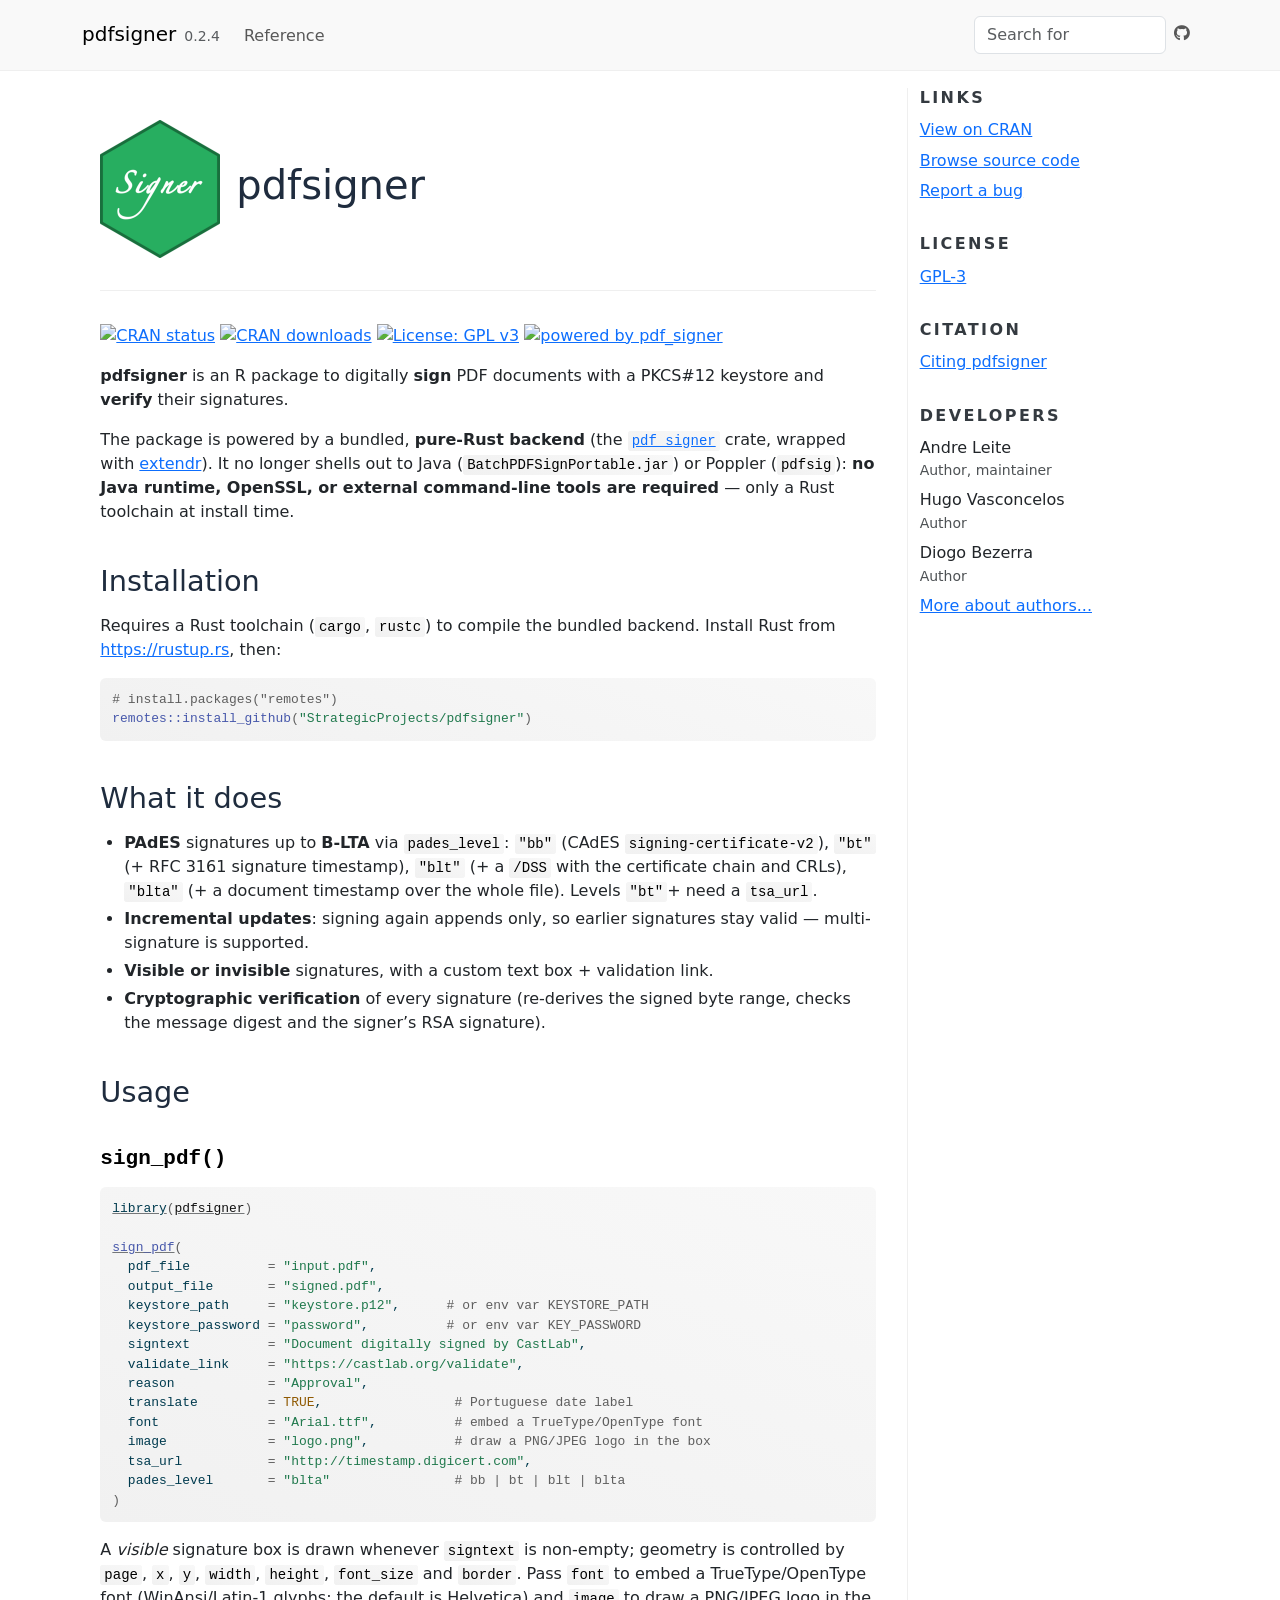
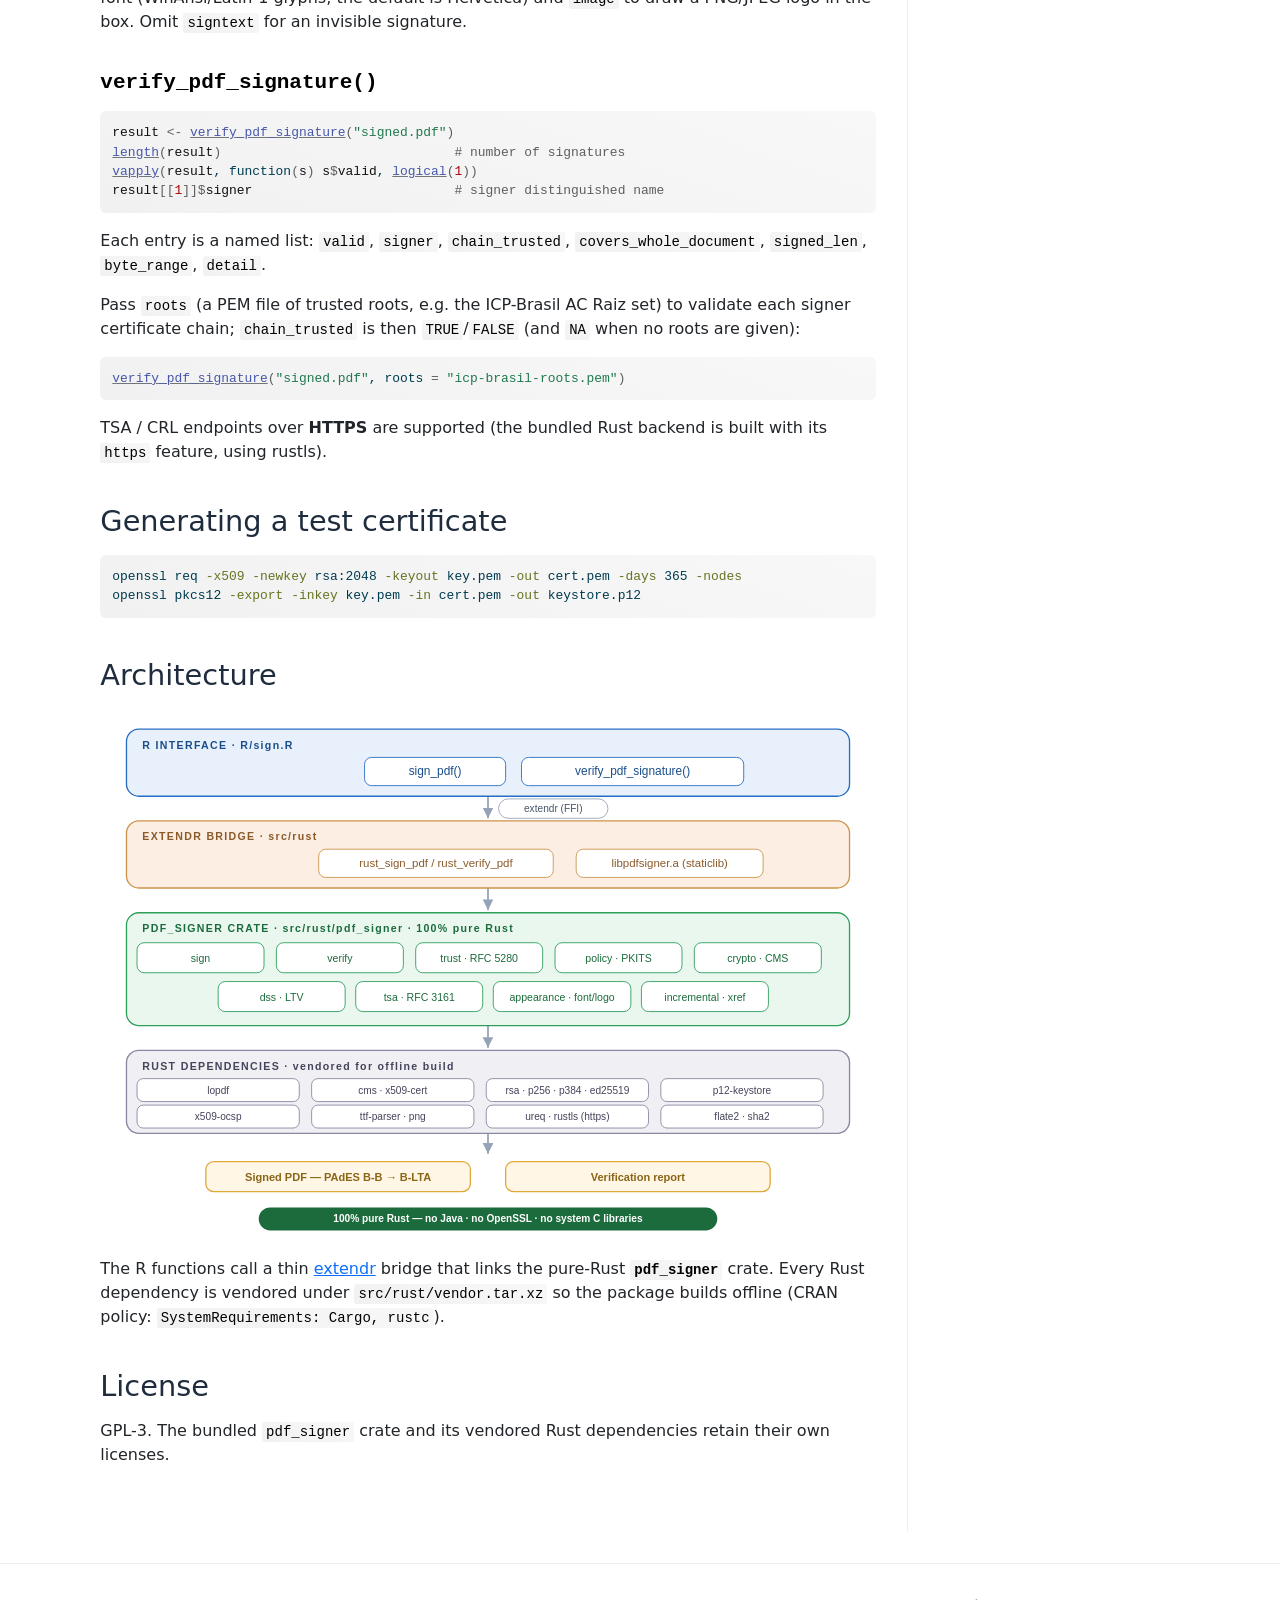
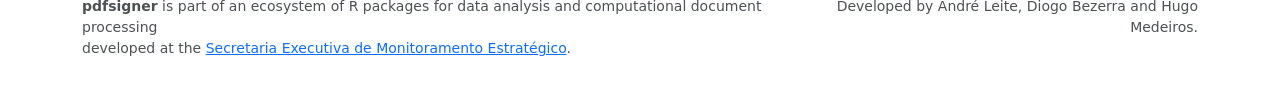
==== index.html @ 5aef82e5 "Deploying to gh-pages from @ StrategicProjects/pdfsigner@d7ff83b73a0892e63b34426b86ca169ad22f6dd9 🚀" ====
<!DOCTYPE html>
<!-- Generated by pkgdown: do not edit by hand --><html lang="en">
<head>
<meta http-equiv="Content-Type" content="text/html; charset=UTF-8">
<meta charset="utf-8">
<meta http-equiv="X-UA-Compatible" content="IE=edge">
<meta name="viewport" content="width=device-width, initial-scale=1, shrink-to-fit=no">
<title>Digitally Sign and Verify PDF Documents • pdfsigner</title>
<!-- favicons --><link rel="icon" type="image/png" sizes="96x96" href="favicon-96x96.png">
<link rel="icon" type="”image/svg+xml”" href="favicon.svg">
<link rel="apple-touch-icon" sizes="180x180" href="apple-touch-icon.png">
<link rel="icon" sizes="any" href="favicon.ico">
<link rel="manifest" href="site.webmanifest">
<script src="lightswitch.js"></script><script src="deps/jquery-3.6.0/jquery-3.6.0.min.js"></script><meta name="viewport" content="width=device-width, initial-scale=1, shrink-to-fit=no">
<link href="deps/bootstrap-5.3.8/bootstrap.min.css" rel="stylesheet">
<script src="deps/bootstrap-5.3.8/bootstrap.bundle.min.js"></script><link href="deps/font-awesome-6.5.2/css/all.min.css" rel="stylesheet">
<link href="deps/font-awesome-6.5.2/css/v4-shims.min.css" rel="stylesheet">
<script src="deps/headroom-0.11.0/headroom.min.js"></script><script src="deps/headroom-0.11.0/jQuery.headroom.min.js"></script><script src="deps/bootstrap-toc-1.0.1/bootstrap-toc.min.js"></script><script src="deps/clipboard.js-2.0.11/clipboard.min.js"></script><script src="deps/search-1.0.0/autocomplete.jquery.min.js"></script><script src="deps/search-1.0.0/fuse.min.js"></script><script src="deps/search-1.0.0/mark.min.js"></script><!-- pkgdown --><script src="pkgdown.js"></script><meta property="og:title" content="Digitally Sign and Verify PDF Documents">
<meta name="description" content="Digitally sign PDF documents with a PKCS#12 keystore and verify their signatures. Signing produces a detached PKCS#7 / CMS signature (adbe.pkcs7.detached) over the document and is applied as an incremental update, so existing signatures remain valid. The cryptography and PDF manipulation are performed by a bundled, pure-Rust backend (the pdf_signer crate); no Java runtime, OpenSSL, or external command-line tools are required. Visible signature appearances with custom text are supported.">
<meta property="og:description" content="Digitally sign PDF documents with a PKCS#12 keystore and verify their signatures. Signing produces a detached PKCS#7 / CMS signature (adbe.pkcs7.detached) over the document and is applied as an incremental update, so existing signatures remain valid. The cryptography and PDF manipulation are performed by a bundled, pure-Rust backend (the pdf_signer crate); no Java runtime, OpenSSL, or external command-line tools are required. Visible signature appearances with custom text are supported.">
<meta property="og:image" content="https://strategicprojects.github.io/pdfsigner/logo.png">
<!-- See https://stackoverflow.com/questions/1865837/whats-the-difference-between-window-location-and-window-location-replace — we use .replace() because we don't want the old url to appear in the browser history. --><script>
  if (!/(\/|html?)$/.test(window.location.href)){
    window.location.replace(window.location.href + '/');
  }
</script>
</head>
<body>
    <a href="#container" class="visually-hidden-focusable">Skip to content</a>


    <nav class="navbar navbar-expand-lg fixed-top " aria-label="Site navigation"><div class="container">

    <a class="navbar-brand me-2" href="index.html">pdfsigner</a>

    <small class="nav-text text-muted me-auto" data-bs-toggle="tooltip" data-bs-placement="bottom" title="Released version">0.2.4</small>


    <button class="navbar-toggler" type="button" data-bs-toggle="collapse" data-bs-target="#navbar" aria-controls="navbar" aria-expanded="false" aria-label="Toggle navigation">
      <span class="navbar-toggler-icon"></span>
    </button>

    <div id="navbar" class="collapse navbar-collapse ms-3">
      <ul class="navbar-nav me-auto">
<li class="nav-item"><a class="nav-link" href="reference/index.html">Reference</a></li>
      </ul>
<ul class="navbar-nav">
<li class="nav-item"><form class="form-inline" role="search">
 <input class="form-control" type="search" name="search-input" id="search-input" autocomplete="off" aria-label="Search site" placeholder="Search for" data-search-index="search.json">
</form></li>
<li class="nav-item"><a class="external-link nav-link" href="https://github.com/StrategicProjects/pdfsigner" aria-label="Github"><span class="fa fa-github"></span></a></li>
      </ul>
</div>


  </div>
</nav><div class="container template-home" id="container">
<div class="row">
  <main id="main" class="col-md-9"><div class="section level1">
<div class="page-header">
<img src="logo.png" class="logo" alt=""><h1 id="pdfsigner-">pdfsigner 
<a class="anchor" aria-label="anchor" href="#pdfsigner-"></a>
</h1>
</div>
<p><a href="https://CRAN.R-project.org/package=pdfsigner" class="external-link"><img src="https://img.shields.io/cran/v/pdfsigner" alt="CRAN status"></a> <a href="https://CRAN.R-project.org/package=pdfsigner" class="external-link"><img src="https://cranlogs.r-pkg.org/badges/grand-total/pdfsigner" alt="CRAN downloads"></a> <a href="https://www.gnu.org/licenses/gpl-3.0" class="external-link"><img src="https://img.shields.io/badge/License-GPLv3-blue.svg" alt="License: GPL v3"></a> <a href="https://github.com/StrategicProjects/pdf_signer" class="external-link"><img src="https://img.shields.io/badge/powered%20by-pdf__signer-2E9E5B?logo=rust&amp;logoColor=white" alt="powered by pdf_signer"></a></p>
<p><strong>pdfsigner</strong> is an R package to digitally <strong>sign</strong> PDF documents with a PKCS#12 keystore and <strong>verify</strong> their signatures.</p>
<p>The package is powered by a bundled, <strong>pure-Rust backend</strong> (the <a href="https://github.com/StrategicProjects/pdf_signer" class="external-link"><code>pdf_signer</code></a> crate, wrapped with <a href="https://extendr.rs/" class="external-link">extendr</a>). It no longer shells out to Java (<code>BatchPDFSignPortable.jar</code>) or Poppler (<code>pdfsig</code>): <strong>no Java runtime, OpenSSL, or external command-line tools are required</strong> — only a Rust toolchain at install time.</p>
<div class="section level2">
<h2 id="installation">Installation<a class="anchor" aria-label="anchor" href="#installation"></a>
</h2>
<p>Requires a Rust toolchain (<code>cargo</code>, <code>rustc</code>) to compile the bundled backend. Install Rust from <a href="https://rustup.rs" class="external-link uri">https://rustup.rs</a>, then:</p>
<div class="sourceCode" id="cb1"><pre class="downlit sourceCode r">
<code class="sourceCode R"><span><span class="co"># install.packages("remotes")</span></span>
<span><span class="fu">remotes</span><span class="fu">::</span><span class="fu">install_github</span><span class="op">(</span><span class="st">"StrategicProjects/pdfsigner"</span><span class="op">)</span></span></code></pre></div>
</div>
<div class="section level2">
<h2 id="what-it-does">What it does<a class="anchor" aria-label="anchor" href="#what-it-does"></a>
</h2>
<ul>
<li>
<strong>PAdES</strong> signatures up to <strong>B-LTA</strong> via <code>pades_level</code>: <code>"bb"</code> (CAdES <code>signing-certificate-v2</code>), <code>"bt"</code> (+ RFC 3161 signature timestamp), <code>"blt"</code> (+ a <code>/DSS</code> with the certificate chain and CRLs), <code>"blta"</code> (+ a document timestamp over the whole file). Levels <code>"bt"</code>+ need a <code>tsa_url</code>.</li>
<li>
<strong>Incremental updates</strong>: signing again appends only, so earlier signatures stay valid — multi-signature is supported.</li>
<li>
<strong>Visible or invisible</strong> signatures, with a custom text box + validation link.</li>
<li>
<strong>Cryptographic verification</strong> of every signature (re-derives the signed byte range, checks the message digest and the signer’s RSA signature).</li>
</ul>
</div>
<div class="section level2">
<h2 id="usage">Usage<a class="anchor" aria-label="anchor" href="#usage"></a>
</h2>
<div class="section level3">
<h3 id="sign_pdf">
<code>sign_pdf()</code><a class="anchor" aria-label="anchor" href="#sign_pdf"></a>
</h3>
<div class="sourceCode" id="cb2"><pre class="downlit sourceCode r">
<code class="sourceCode R"><span><span class="kw"><a href="https://rdrr.io/r/base/library.html" class="external-link">library</a></span><span class="op">(</span><span class="va"><a href="https://github.com/StrategicProjects/pdfsigner" class="external-link">pdfsigner</a></span><span class="op">)</span></span>
<span></span>
<span><span class="fu"><a href="reference/sign_pdf.html">sign_pdf</a></span><span class="op">(</span></span>
<span>  pdf_file          <span class="op">=</span> <span class="st">"input.pdf"</span>,</span>
<span>  output_file       <span class="op">=</span> <span class="st">"signed.pdf"</span>,</span>
<span>  keystore_path     <span class="op">=</span> <span class="st">"keystore.p12"</span>,      <span class="co"># or env var KEYSTORE_PATH</span></span>
<span>  keystore_password <span class="op">=</span> <span class="st">"password"</span>,          <span class="co"># or env var KEY_PASSWORD</span></span>
<span>  signtext          <span class="op">=</span> <span class="st">"Document digitally signed by CastLab"</span>,</span>
<span>  validate_link     <span class="op">=</span> <span class="st">"https://castlab.org/validate"</span>,</span>
<span>  reason            <span class="op">=</span> <span class="st">"Approval"</span>,</span>
<span>  translate         <span class="op">=</span> <span class="cn">TRUE</span>,                 <span class="co"># Portuguese date label</span></span>
<span>  font              <span class="op">=</span> <span class="st">"Arial.ttf"</span>,          <span class="co"># embed a TrueType/OpenType font</span></span>
<span>  image             <span class="op">=</span> <span class="st">"logo.png"</span>,           <span class="co"># draw a PNG/JPEG logo in the box</span></span>
<span>  tsa_url           <span class="op">=</span> <span class="st">"http://timestamp.digicert.com"</span>,</span>
<span>  pades_level       <span class="op">=</span> <span class="st">"blta"</span>                <span class="co"># bb | bt | blt | blta</span></span>
<span><span class="op">)</span></span></code></pre></div>
<p>A <em>visible</em> signature box is drawn whenever <code>signtext</code> is non-empty; geometry is controlled by <code>page</code>, <code>x</code>, <code>y</code>, <code>width</code>, <code>height</code>, <code>font_size</code> and <code>border</code>. Pass <code>font</code> to embed a TrueType/OpenType font (WinAnsi/Latin-1 glyphs; the default is Helvetica) and <code>image</code> to draw a PNG/JPEG logo in the box. Omit <code>signtext</code> for an invisible signature.</p>
</div>
<div class="section level3">
<h3 id="verify_pdf_signature">
<code>verify_pdf_signature()</code><a class="anchor" aria-label="anchor" href="#verify_pdf_signature"></a>
</h3>
<div class="sourceCode" id="cb3"><pre class="downlit sourceCode r">
<code class="sourceCode R"><span><span class="va">result</span> <span class="op">&lt;-</span> <span class="fu"><a href="reference/verify_pdf_signature.html">verify_pdf_signature</a></span><span class="op">(</span><span class="st">"signed.pdf"</span><span class="op">)</span></span>
<span><span class="fu"><a href="https://rdrr.io/r/base/length.html" class="external-link">length</a></span><span class="op">(</span><span class="va">result</span><span class="op">)</span>                              <span class="co"># number of signatures</span></span>
<span><span class="fu"><a href="https://rdrr.io/r/base/lapply.html" class="external-link">vapply</a></span><span class="op">(</span><span class="va">result</span>, <span class="kw">function</span><span class="op">(</span><span class="va">s</span><span class="op">)</span> <span class="va">s</span><span class="op">$</span><span class="va">valid</span>, <span class="fu"><a href="https://rdrr.io/r/base/logical.html" class="external-link">logical</a></span><span class="op">(</span><span class="fl">1</span><span class="op">)</span><span class="op">)</span></span>
<span><span class="va">result</span><span class="op">[[</span><span class="fl">1</span><span class="op">]</span><span class="op">]</span><span class="op">$</span><span class="va">signer</span>                          <span class="co"># signer distinguished name</span></span></code></pre></div>
<p>Each entry is a named list: <code>valid</code>, <code>signer</code>, <code>chain_trusted</code>, <code>covers_whole_document</code>, <code>signed_len</code>, <code>byte_range</code>, <code>detail</code>.</p>
<p>Pass <code>roots</code> (a PEM file of trusted roots, e.g. the ICP-Brasil AC Raiz set) to validate each signer certificate chain; <code>chain_trusted</code> is then <code>TRUE</code>/<code>FALSE</code> (and <code>NA</code> when no roots are given):</p>
<div class="sourceCode" id="cb4"><pre class="downlit sourceCode r">
<code class="sourceCode R"><span><span class="fu"><a href="reference/verify_pdf_signature.html">verify_pdf_signature</a></span><span class="op">(</span><span class="st">"signed.pdf"</span>, roots <span class="op">=</span> <span class="st">"icp-brasil-roots.pem"</span><span class="op">)</span></span></code></pre></div>
<p>TSA / CRL endpoints over <strong>HTTPS</strong> are supported (the bundled Rust backend is built with its <code>https</code> feature, using rustls).</p>
</div>
</div>
<div class="section level2">
<h2 id="generating-a-test-certificate">Generating a test certificate<a class="anchor" aria-label="anchor" href="#generating-a-test-certificate"></a>
</h2>
<div class="sourceCode" id="cb5"><pre class="sourceCode bash"><code class="sourceCode bash"><span id="cb5-1"><a href="#cb5-1" tabindex="-1"></a><span class="ex">openssl</span> req <span class="at">-x509</span> <span class="at">-newkey</span> rsa:2048 <span class="at">-keyout</span> key.pem <span class="at">-out</span> cert.pem <span class="at">-days</span> 365 <span class="at">-nodes</span></span>
<span id="cb5-2"><a href="#cb5-2" tabindex="-1"></a><span class="ex">openssl</span> pkcs12 <span class="at">-export</span> <span class="at">-inkey</span> key.pem <span class="at">-in</span> cert.pem <span class="at">-out</span> keystore.p12</span></code></pre></div>
</div>
<div class="section level2">
<h2 id="architecture">Architecture<a class="anchor" aria-label="anchor" href="#architecture"></a>
</h2>
<p><img src="reference/figures/architecture.svg" alt="pdfsigner architecture: the R interface (sign_pdf / verify_pdf_signature) calls the extendr bridge, which links the pure-Rust pdf_signer crate and its vendored dependencies, producing PAdES-signed PDFs and a verification report." width="100%"></p>
<p>The R functions call a thin <a href="https://extendr.rs/" class="external-link">extendr</a> bridge that links the pure-Rust <strong><code>pdf_signer</code></strong> crate. Every Rust dependency is vendored under <code>src/rust/vendor.tar.xz</code> so the package builds offline (CRAN policy: <code>SystemRequirements: Cargo, rustc</code>).</p>
</div>
<div class="section level2">
<h2 id="license">License<a class="anchor" aria-label="anchor" href="#license"></a>
</h2>
<p>GPL-3. The bundled <code>pdf_signer</code> crate and its vendored Rust dependencies retain their own licenses.</p>
</div>
</div>
  </main><aside class="col-md-3"><div class="links">
<h2 data-toc-skip>Links</h2>
<ul class="list-unstyled">
<li><a href="https://cloud.r-project.org/package=pdfsigner" class="external-link">View on CRAN</a></li>
<li><a href="https://github.com/StrategicProjects/pdfsigner/" class="external-link">Browse source code</a></li>
<li><a href="https://github.com/StrategicProjects/pdfsigner/issues" class="external-link">Report a bug</a></li>
</ul>
</div>

<div class="license">
<h2 data-toc-skip>License</h2>
<ul class="list-unstyled">
<li><a href="https://www.r-project.org/Licenses/GPL-3" class="external-link">GPL-3</a></li>
</ul>
</div>


<div class="citation">
<h2 data-toc-skip>Citation</h2>
<ul class="list-unstyled">
<li><a href="authors.html#citation">Citing pdfsigner</a></li>
</ul>
</div>

<div class="developers">
<h2 data-toc-skip>Developers</h2>
<ul class="list-unstyled">
<li>Andre Leite <br><small class="roles"> Author, maintainer </small>   </li>
<li>Hugo Vasconcelos <br><small class="roles"> Author </small>   </li>
<li>Diogo Bezerra <br><small class="roles"> Author </small>   </li>
<li><a href="authors.html">More about authors...</a></li>
</ul>
</div>



  </aside>
</div>


   </div>
  <footer><div class="container">
  <div class="pkgdown-footer-left">
  <p><strong>pdfsigner</strong> is part of an ecosystem of R packages for data analysis and computational document processing<br>developed at the <a href="https://monitoramento.sepe.pe.gov.br" class="external-link">Secretaria Executiva de Monitoramento Estratégico</a>.</p>
</div>

<div class="pkgdown-footer-right">
  <p>Developed by André Leite, Diogo Bezerra and Hugo Medeiros.</p>
</div>

  </div></footer>
</body>
</html>
---- deps/font-awesome-6.5.2/css/v4-shims.min.css ----
/*!
 * Font Awesome Free 6.5.2 by @fontawesome - https://fontawesome.com
 * License - https://fontawesome.com/license/free (Icons: CC BY 4.0, Fonts: SIL OFL 1.1, Code: MIT License)
 * Copyright 2024 Fonticons, Inc.
 */
.fa.fa-glass:before{content:"\f000"}.fa.fa-envelope-o{font-family:"Font Awesome 6 Free";font-weight:400}.fa.fa-envelope-o:before{content:"\f0e0"}.fa.fa-star-o{font-family:"Font Awesome 6 Free";font-weight:400}.fa.fa-star-o:before{content:"\f005"}.fa.fa-close:before,.fa.fa-remove:before{content:"\f00d"}.fa.fa-gear:before{content:"\f013"}.fa.fa-trash-o{font-family:"Font Awesome 6 Free";font-weight:400}.fa.fa-trash-o:before{content:"\f2ed"}.fa.fa-home:before{content:"\f015"}.fa.fa-file-o{font-family:"Font Awesome 6 Free";font-weight:400}.fa.fa-file-o:before{content:"\f15b"}.fa.fa-clock-o{font-family:"Font Awesome 6 Free";font-weight:400}.fa.fa-clock-o:before{content:"\f017"}.fa.fa-arrow-circle-o-down{font-family:"Font Awesome 6 Free";font-weight:400}.fa.fa-arrow-circle-o-down:before{content:"\f358"}.fa.fa-arrow-circle-o-up{font-family:"Font Awesome 6 Free";font-weight:400}.fa.fa-arrow-circle-o-up:before{content:"\f35b"}.fa.fa-play-circle-o{font-family:"Font Awesome 6 Free";font-weight:400}.fa.fa-play-circle-o:before{content:"\f144"}.fa.fa-repeat:before,.fa.fa-rotate-right:before{content:"\f01e"}.fa.fa-refresh:before{content:"\f021"}.fa.fa-list-alt{font-family:"Font Awesome 6 Free";font-weight:400}.fa.fa-list-alt:before{content:"\f022"}.fa.fa-dedent:before{content:"\f03b"}.fa.fa-video-camera:before{content:"\f03d"}.fa.fa-picture-o{font-family:"Font Awesome 6 Free";font-weight:400}.fa.fa-picture-o:before{content:"\f03e"}.fa.fa-photo{font-family:"Font Awesome 6 Free";font-weight:400}.fa.fa-photo:before{content:"\f03e"}.fa.fa-image{font-family:"Font Awesome 6 Free";font-weight:400}.fa.fa-image:before{content:"\f03e"}.fa.fa-map-marker:before{content:"\f3c5"}.fa.fa-pencil-square-o{font-family:"Font Awesome 6 Free";font-weight:400}.fa.fa-pencil-square-o:before{content:"\f044"}.fa.fa-edit{font-family:"Font Awesome 6 Free";font-weight:400}.fa.fa-edit:before{content:"\f044"}.fa.fa-share-square-o:before{content:"\f14d"}.fa.fa-check-square-o{font-family:"Font Awesome 6 Free";font-weight:400}.fa.fa-check-square-o:before{content:"\f14a"}.fa.fa-arrows:before{content:"\f0b2"}.fa.fa-times-circle-o{font-family:"Font Awesome 6 Free";font-weight:400}.fa.fa-times-circle-o:before{content:"\f057"}.fa.fa-check-circle-o{font-family:"Font Awesome 6 Free";font-weight:400}.fa.fa-check-circle-o:before{content:"\f058"}.fa.fa-mail-forward:before{content:"\f064"}.fa.fa-expand:before{content:"\f424"}.fa.fa-compress:before{content:"\f422"}.fa.fa-eye,.fa.fa-eye-slash{font-family:"Font Awesome 6 Free";font-weight:400}.fa.fa-warning:before{content:"\f071"}.fa.fa-calendar:before{content:"\f073"}.fa.fa-arrows-v:before{content:"\f338"}.fa.fa-arrows-h:before{content:"\f337"}.fa.fa-bar-chart-o:before,.fa.fa-bar-chart:before{content:"\e0e3"}.fa.fa-twitter-square{font-family:"Font Awesome 6 Brands";font-weight:400}.fa.fa-twitter-square:before{content:"\f081"}.fa.fa-facebook-square{font-family:"Font Awesome 6 Brands";font-weight:400}.fa.fa-facebook-square:before{content:"\f082"}.fa.fa-gears:before{content:"\f085"}.fa.fa-thumbs-o-up{font-family:"Font Awesome 6 Free";font-weight:400}.fa.fa-thumbs-o-up:before{content:"\f164"}.fa.fa-thumbs-o-down{font-family:"Font Awesome 6 Free";font-weight:400}.fa.fa-thumbs-o-down:before{content:"\f165"}.fa.fa-heart-o{font-family:"Font Awesome 6 Free";font-weight:400}.fa.fa-heart-o:before{content:"\f004"}.fa.fa-sign-out:before{content:"\f2f5"}.fa.fa-linkedin-square{font-family:"Font Awesome 6 Brands";font-weight:400}.fa.fa-linkedin-square:before{content:"\f08c"}.fa.fa-thumb-tack:before{content:"\f08d"}.fa.fa-external-link:before{content:"\f35d"}.fa.fa-sign-in:before{content:"\f2f6"}.fa.fa-github-square{font-family:"Font Awesome 6 Brands";font-weight:400}.fa.fa-github-square:before{content:"\f092"}.fa.fa-lemon-o{font-family:"Font Awesome 6 Free";font-weight:400}.fa.fa-lemon-o:before{content:"\f094"}.fa.fa-square-o{font-family:"Font Awesome 6 Free";font-weight:400}.fa.fa-square-o:before{content:"\f0c8"}.fa.fa-bookmark-o{font-family:"Font Awesome 6 Free";font-weight:400}.fa.fa-bookmark-o:before{content:"\f02e"}.fa.fa-facebook,.fa.fa-twitter{font-family:"Font Awesome 6 Brands";font-weight:400}.fa.fa-facebook:before{content:"\f39e"}.fa.fa-facebook-f{font-family:"Font Awesome 6 Brands";font-weight:400}.fa.fa-facebook-f:before{content:"\f39e"}.fa.fa-github{font-family:"Font Awesome 6 Brands";font-weight:400}.fa.fa-credit-card{font-family:"Font Awesome 6 Free";font-weight:400}.fa.fa-feed:before{content:"\f09e"}.fa.fa-hdd-o{font-family:"Font Awesome 6 Free";font-weight:400}.fa.fa-hdd-o:before{content:"\f0a0"}.fa.fa-hand-o-right{font-family:"Font Awesome 6 Free";font-weight:400}.fa.fa-hand-o-right:before{content:"\f0a4"}.fa.fa-hand-o-left{font-family:"Font Awesome 6 Free";font-weight:400}.fa.fa-hand-o-left:before{content:"\f0a5"}.fa.fa-hand-o-up{font-family:"Font Awesome 6 Free";font-weight:400}.fa.fa-hand-o-up:before{content:"\f0a6"}.fa.fa-hand-o-down{font-family:"Font Awesome 6 Free";font-weight:400}.fa.fa-hand-o-down:before{content:"\f0a7"}.fa.fa-globe:before{content:"\f57d"}.fa.fa-tasks:before{content:"\f828"}.fa.fa-arrows-alt:before{content:"\f31e"}.fa.fa-group:before{content:"\f0c0"}.fa.fa-chain:before{content:"\f0c1"}.fa.fa-cut:before{content:"\f0c4"}.fa.fa-files-o{font-family:"Font Awesome 6 Free";font-weight:400}.fa.fa-files-o:before{content:"\f0c5"}.fa.fa-floppy-o{font-family:"Font Awesome 6 Free";font-weight:400}.fa.fa-floppy-o:before{content:"\f0c7"}.fa.fa-save{font-family:"Font Awesome 6 Free";font-weight:400}.fa.fa-save:before{content:"\f0c7"}.fa.fa-navicon:before,.fa.fa-reorder:before{content:"\f0c9"}.fa.fa-magic:before{content:"\e2ca"}.fa.fa-pinterest,.fa.fa-pinterest-square{font-family:"Font Awesome 6 Brands";font-weight:400}.fa.fa-pinterest-square:before{content:"\f0d3"}.fa.fa-google-plus-square{font-family:"Font Awesome 6 Brands";font-weight:400}.fa.fa-google-plus-square:before{content:"\f0d4"}.fa.fa-google-plus{font-family:"Font Awesome 6 Brands";font-weight:400}.fa.fa-google-plus:before{content:"\f0d5"}.fa.fa-money:before{content:"\f3d1"}.fa.fa-unsorted:before{content:"\f0dc"}.fa.fa-sort-desc:before{content:"\f0dd"}.fa.fa-sort-asc:before{content:"\f0de"}.fa.fa-linkedin{font-family:"Font Awesome 6 Brands";font-weight:400}.fa.fa-linkedin:before{content:"\f0e1"}.fa.fa-rotate-left:before{content:"\f0e2"}.fa.fa-legal:before{content:"\f0e3"}.fa.fa-dashboard:before,.fa.fa-tachometer:before{content:"\f625"}.fa.fa-comment-o{font-family:"Font Awesome 6 Free";font-weight:400}.fa.fa-comment-o:before{content:"\f075"}.fa.fa-comments-o{font-family:"Font Awesome 6 Free";font-weight:400}.fa.fa-comments-o:before{content:"\f086"}.fa.fa-flash:before{content:"\f0e7"}.fa.fa-clipboard:before{content:"\f0ea"}.fa.fa-lightbulb-o{font-family:"Font Awesome 6 Free";font-weight:400}.fa.fa-lightbulb-o:before{content:"\f0eb"}.fa.fa-exchange:before{content:"\f362"}.fa.fa-cloud-download:before{content:"\f0ed"}.fa.fa-cloud-upload:before{content:"\f0ee"}.fa.fa-bell-o{font-family:"Font Awesome 6 Free";font-weight:400}.fa.fa-bell-o:before{content:"\f0f3"}.fa.fa-cutlery:before{content:"\f2e7"}.fa.fa-file-text-o{font-family:"Font Awesome 6 Free";font-weight:400}.fa.fa-file-text-o:before{content:"\f15c"}.fa.fa-building-o{font-family:"Font Awesome 6 Free";font-weight:400}.fa.fa-building-o:before{content:"\f1ad"}.fa.fa-hospital-o{font-family:"Font Awesome 6 Free";font-weight:400}.fa.fa-hospital-o:before{content:"\f0f8"}.fa.fa-tablet:before{content:"\f3fa"}.fa.fa-mobile-phone:before,.fa.fa-mobile:before{content:"\f3cd"}.fa.fa-circle-o{font-family:"Font Awesome 6 Free";font-weight:400}.fa.fa-circle-o:before{content:"\f111"}.fa.fa-mail-reply:before{content:"\f3e5"}.fa.fa-github-alt{font-family:"Font Awesome 6 Brands";font-weight:400}.fa.fa-folder-o{font-family:"Font Awesome 6 Free";font-weight:400}.fa.fa-folder-o:before{content:"\f07b"}.fa.fa-folder-open-o{font-family:"Font Awesome 6 Free";font-weight:400}.fa.fa-folder-open-o:before{content:"\f07c"}.fa.fa-smile-o{font-family:"Font Awesome 6 Free";font-weight:400}.fa.fa-smile-o:before{content:"\f118"}.fa.fa-frown-o{font-family:"Font Awesome 6 Free";font-weight:400}.fa.fa-frown-o:before{content:"\f119"}.fa.fa-meh-o{font-family:"Font Awesome 6 Free";font-weight:400}.fa.fa-meh-o:before{content:"\f11a"}.fa.fa-keyboard-o{font-family:"Font Awesome 6 Free";font-weight:400}.fa.fa-keyboard-o:before{content:"\f11c"}.fa.fa-flag-o{font-family:"Font Awesome 6 Free";font-weight:400}.fa.fa-flag-o:before{content:"\f024"}.fa.fa-mail-reply-all:before{content:"\f122"}.fa.fa-star-half-o{font-family:"Font Awesome 6 Free";font-weight:400}.fa.fa-star-half-o:before{content:"\f5c0"}.fa.fa-star-half-empty{font-family:"Font Awesome 6 Free";font-weight:400}.fa.fa-star-half-empty:before{content:"\f5c0"}.fa.fa-star-half-full{font-family:"Font Awesome 6 Free";font-weight:400}.fa.fa-star-half-full:before{content:"\f5c0"}.fa.fa-code-fork:before{content:"\f126"}.fa.fa-chain-broken:before,.fa.fa-unlink:before{content:"\f127"}.fa.fa-calendar-o{font-family:"Font Awesome 6 Free";font-weight:400}.fa.fa-calendar-o:before{content:"\f133"}.fa.fa-css3,.fa.fa-html5,.fa.fa-maxcdn{font-family:"Font Awesome 6 Brands";font-weight:400}.fa.fa-unlock-alt:before{content:"\f09c"}.fa.fa-minus-square-o{font-family:"Font Awesome 6 Free";font-weight:400}.fa.fa-minus-square-o:before{content:"\f146"}.fa.fa-level-up:before{content:"\f3bf"}.fa.fa-level-down:before{content:"\f3be"}.fa.fa-pencil-square:before{content:"\f14b"}.fa.fa-external-link-square:before{content:"\f360"}.fa.fa-compass{font-family:"Font Awesome 6 Free";font-weight:400}.fa.fa-caret-square-o-down{font-family:"Font Awesome 6 Free";font-weight:400}.fa.fa-caret-square-o-down:before{content:"\f150"}.fa.fa-toggle-down{font-family:"Font Awesome 6 Free";font-weight:400}.fa.fa-toggle-down:before{content:"\f150"}.fa.fa-caret-square-o-up{font-family:"Font Awesome 6 Free";font-weight:400}.fa.fa-caret-square-o-up:before{content:"\f151"}.fa.fa-toggle-up{font-family:"Font Awesome 6 Free";font-weight:400}.fa.fa-toggle-up:before{content:"\f151"}.fa.fa-caret-square-o-right{font-family:"Font Awesome 6 Free";font-weight:400}.fa.fa-caret-square-o-right:before{content:"\f152"}.fa.fa-toggle-right{font-family:"Font Awesome 6 Free";font-weight:400}.fa.fa-toggle-right:before{content:"\f152"}.fa.fa-eur:before,.fa.fa-euro:before{content:"\f153"}.fa.fa-gbp:before{content:"\f154"}.fa.fa-dollar:before,.fa.fa-usd:before{content:"\24"}.fa.fa-inr:before,.fa.fa-rupee:before{content:"\e1bc"}.fa.fa-cny:before,.fa.fa-jpy:before,.fa.fa-rmb:before,.fa.fa-yen:before{content:"\f157"}.fa.fa-rouble:before,.fa.fa-rub:before,.fa.fa-ruble:before{content:"\f158"}.fa.fa-krw:before,.fa.fa-won:before{content:"\f159"}.fa.fa-bitcoin,.fa.fa-btc{font-family:"Font Awesome 6 Brands";font-weight:400}.fa.fa-bitcoin:before{content:"\f15a"}.fa.fa-file-text:before{content:"\f15c"}.fa.fa-sort-alpha-asc:before{content:"\f15d"}.fa.fa-sort-alpha-desc:before{content:"\f881"}.fa.fa-sort-amount-asc:before{content:"\f884"}.fa.fa-sort-amount-desc:before{content:"\f160"}.fa.fa-sort-numeric-asc:before{content:"\f162"}.fa.fa-sort-numeric-desc:before{content:"\f886"}.fa.fa-youtube-square{font-family:"Font Awesome 6 Brands";font-weight:400}.fa.fa-youtube-square:before{content:"\f431"}.fa.fa-xing,.fa.fa-xing-square,.fa.fa-youtube{font-family:"Font Awesome 6 Brands";font-weight:400}.fa.fa-xing-square:before{content:"\f169"}.fa.fa-youtube-play{font-family:"Font Awesome 6 Brands";font-weight:400}.fa.fa-youtube-play:before{content:"\f167"}.fa.fa-adn,.fa.fa-bitbucket,.fa.fa-bitbucket-square,.fa.fa-dropbox,.fa.fa-flickr,.fa.fa-instagram,.fa.fa-stack-overflow{font-family:"Font Awesome 6 Brands";font-weight:400}.fa.fa-bitbucket-square:before{content:"\f171"}.fa.fa-tumblr,.fa.fa-tumblr-square{font-family:"Font Awesome 6 Brands";font-weight:400}.fa.fa-tumblr-square:before{content:"\f174"}.fa.fa-long-arrow-down:before{content:"\f309"}.fa.fa-long-arrow-up:before{content:"\f30c"}.fa.fa-long-arrow-left:before{content:"\f30a"}.fa.fa-long-arrow-right:before{content:"\f30b"}.fa.fa-android,.fa.fa-apple,.fa.fa-dribbble,.fa.fa-foursquare,.fa.fa-gittip,.fa.fa-gratipay,.fa.fa-linux,.fa.fa-skype,.fa.fa-trello,.fa.fa-windows{font-family:"Font Awesome 6 Brands";font-weight:400}.fa.fa-gittip:before{content:"\f184"}.fa.fa-sun-o{font-family:"Font Awesome 6 Free";font-weight:400}.fa.fa-sun-o:before{content:"\f185"}.fa.fa-moon-o{font-family:"Font Awesome 6 Free";font-weight:400}.fa.fa-moon-o:before{content:"\f186"}.fa.fa-pagelines,.fa.fa-renren,.fa.fa-stack-exchange,.fa.fa-vk,.fa.fa-weibo{font-family:"Font Awesome 6 Brands";font-weight:400}.fa.fa-arrow-circle-o-right{font-family:"Font Awesome 6 Free";font-weight:400}.fa.fa-arrow-circle-o-right:before{content:"\f35a"}.fa.fa-arrow-circle-o-left{font-family:"Font Awesome 6 Free";font-weight:400}.fa.fa-arrow-circle-o-left:before{content:"\f359"}.fa.fa-caret-square-o-left{font-family:"Font Awesome 6 Free";font-weight:400}.fa.fa-caret-square-o-left:before{content:"\f191"}.fa.fa-toggle-left{font-family:"Font Awesome 6 Free";font-weight:400}.fa.fa-toggle-left:before{content:"\f191"}.fa.fa-dot-circle-o{font-family:"Font Awesome 6 Free";font-weight:400}.fa.fa-dot-circle-o:before{content:"\f192"}.fa.fa-vimeo-square{font-family:"Font Awesome 6 Brands";font-weight:400}.fa.fa-vimeo-square:before{content:"\f194"}.fa.fa-try:before,.fa.fa-turkish-lira:before{content:"\e2bb"}.fa.fa-plus-square-o{font-family:"Font Awesome 6 Free";font-weight:400}.fa.fa-plus-square-o:before{content:"\f0fe"}.fa.fa-openid,.fa.fa-slack,.fa.fa-wordpress{font-family:"Font Awesome 6 Brands";font-weight:400}.fa.fa-bank:before,.fa.fa-institution:before{content:"\f19c"}.fa.fa-mortar-board:before{content:"\f19d"}.fa.fa-google,.fa.fa-reddit,.fa.fa-reddit-square,.fa.fa-yahoo{font-family:"Font Awesome 6 Brands";font-weight:400}.fa.fa-reddit-square:before{content:"\f1a2"}.fa.fa-behance,.fa.fa-behance-square,.fa.fa-delicious,.fa.fa-digg,.fa.fa-drupal,.fa.fa-joomla,.fa.fa-pied-piper-alt,.fa.fa-pied-piper-pp,.fa.fa-stumbleupon,.fa.fa-stumbleupon-circle{font-family:"Font Awesome 6 Brands";font-weight:400}.fa.fa-behance-square:before{content:"\f1b5"}.fa.fa-steam,.fa.fa-steam-square{font-family:"Font Awesome 6 Brands";font-weight:400}.fa.fa-steam-square:before{content:"\f1b7"}.fa.fa-automobile:before{content:"\f1b9"}.fa.fa-cab:before{content:"\f1ba"}.fa.fa-deviantart,.fa.fa-soundcloud,.fa.fa-spotify{font-family:"Font Awesome 6 Brands";font-weight:400}.fa.fa-file-pdf-o{font-family:"Font Awesome 6 Free";font-weight:400}.fa.fa-file-pdf-o:before{content:"\f1c1"}.fa.fa-file-word-o{font-family:"Font Awesome 6 Free";font-weight:400}.fa.fa-file-word-o:before{content:"\f1c2"}.fa.fa-file-excel-o{font-family:"Font Awesome 6 Free";font-weight:400}.fa.fa-file-excel-o:before{content:"\f1c3"}.fa.fa-file-powerpoint-o{font-family:"Font Awesome 6 Free";font-weight:400}.fa.fa-file-powerpoint-o:before{content:"\f1c4"}.fa.fa-file-image-o{font-family:"Font Awesome 6 Free";font-weight:400}.fa.fa-file-image-o:before{content:"\f1c5"}.fa.fa-file-photo-o{font-family:"Font Awesome 6 Free";font-weight:400}.fa.fa-file-photo-o:before{content:"\f1c5"}.fa.fa-file-picture-o{font-family:"Font Awesome 6 Free";font-weight:400}.fa.fa-file-picture-o:before{content:"\f1c5"}.fa.fa-file-archive-o{font-family:"Font Awesome 6 Free";font-weight:400}.fa.fa-file-archive-o:before{content:"\f1c6"}.fa.fa-file-zip-o{font-family:"Font Awesome 6 Free";font-weight:400}.fa.fa-file-zip-o:before{content:"\f1c6"}.fa.fa-file-audio-o{font-family:"Font Awesome 6 Free";font-weight:400}.fa.fa-file-audio-o:before{content:"\f1c7"}.fa.fa-file-sound-o{font-family:"Font Awesome 6 Free";font-weight:400}.fa.fa-file-sound-o:before{content:"\f1c7"}.fa.fa-file-video-o{font-family:"Font Awesome 6 Free";font-weight:400}.fa.fa-file-video-o:before{content:"\f1c8"}.fa.fa-file-movie-o{font-family:"Font Awesome 6 Free";font-weight:400}.fa.fa-file-movie-o:before{content:"\f1c8"}.fa.fa-file-code-o{font-family:"Font Awesome 6 Free";font-weight:400}.fa.fa-file-code-o:before{content:"\f1c9"}.fa.fa-codepen,.fa.fa-jsfiddle,.fa.fa-vine{font-family:"Font Awesome 6 Brands";font-weight:400}.fa.fa-life-bouy:before,.fa.fa-life-buoy:before,.fa.fa-life-saver:before,.fa.fa-support:before{content:"\f1cd"}.fa.fa-circle-o-notch:before{content:"\f1ce"}.fa.fa-ra,.fa.fa-rebel{font-family:"Font Awesome 6 Brands";font-weight:400}.fa.fa-ra:before{content:"\f1d0"}.fa.fa-resistance{font-family:"Font Awesome 6 Brands";font-weight:400}.fa.fa-resistance:before{content:"\f1d0"}.fa.fa-empire,.fa.fa-ge{font-family:"Font Awesome 6 Brands";font-weight:400}.fa.fa-ge:before{content:"\f1d1"}.fa.fa-git-square{font-family:"Font Awesome 6 Brands";font-weight:400}.fa.fa-git-square:before{content:"\f1d2"}.fa.fa-git,.fa.fa-hacker-news,.fa.fa-y-combinator-square{font-family:"Font Awesome 6 Brands";font-weight:400}.fa.fa-y-combinator-square:before{content:"\f1d4"}.fa.fa-yc-square{font-family:"Font Awesome 6 Brands";font-weight:400}.fa.fa-yc-square:before{content:"\f1d4"}.fa.fa-qq,.fa.fa-tencent-weibo,.fa.fa-wechat,.fa.fa-weixin{font-family:"Font Awesome 6 Brands";font-weight:400}.fa.fa-wechat:before{content:"\f1d7"}.fa.fa-send:before{content:"\f1d8"}.fa.fa-paper-plane-o{font-family:"Font Awesome 6 Free";font-weight:400}.fa.fa-paper-plane-o:before{content:"\f1d8"}.fa.fa-send-o{font-family:"Font Awesome 6 Free";font-weight:400}.fa.fa-send-o:before{content:"\f1d8"}.fa.fa-circle-thin{font-family:"Font Awesome 6 Free";font-weight:400}.fa.fa-circle-thin:before{content:"\f111"}.fa.fa-header:before{content:"\f1dc"}.fa.fa-futbol-o{font-family:"Font Awesome 6 Free";font-weight:400}.fa.fa-futbol-o:before{content:"\f1e3"}.fa.fa-soccer-ball-o{font-family:"Font Awesome 6 Free";font-weight:400}.fa.fa-soccer-ball-o:before{content:"\f1e3"}.fa.fa-slideshare,.fa.fa-twitch,.fa.fa-yelp{font-family:"Font Awesome 6 Brands";font-weight:400}.fa.fa-newspaper-o{font-family:"Font Awesome 6 Free";font-weight:400}.fa.fa-newspaper-o:before{content:"\f1ea"}.fa.fa-cc-amex,.fa.fa-cc-discover,.fa.fa-cc-mastercard,.fa.fa-cc-paypal,.fa.fa-cc-stripe,.fa.fa-cc-visa,.fa.fa-google-wallet,.fa.fa-paypal{font-family:"Font Awesome 6 Brands";font-weight:400}.fa.fa-bell-slash-o{font-family:"Font Awesome 6 Free";font-weight:400}.fa.fa-bell-slash-o:before{content:"\f1f6"}.fa.fa-trash:before{content:"\f2ed"}.fa.fa-copyright{font-family:"Font Awesome 6 Free";font-weight:400}.fa.fa-eyedropper:before{content:"\f1fb"}.fa.fa-area-chart:before{content:"\f1fe"}.fa.fa-pie-chart:before{content:"\f200"}.fa.fa-line-chart:before{content:"\f201"}.fa.fa-lastfm,.fa.fa-lastfm-square{font-family:"Font Awesome 6 Brands";font-weight:400}.fa.fa-lastfm-square:before{content:"\f203"}.fa.fa-angellist,.fa.fa-ioxhost{font-family:"Font Awesome 6 Brands";font-weight:400}.fa.fa-cc{font-family:"Font Awesome 6 Free";font-weight:400}.fa.fa-cc:before{content:"\f20a"}.fa.fa-ils:before,.fa.fa-shekel:before,.fa.fa-sheqel:before{content:"\f20b"}.fa.fa-buysellads,.fa.fa-connectdevelop,.fa.fa-dashcube,.fa.fa-forumbee,.fa.fa-leanpub,.fa.fa-sellsy,.fa.fa-shirtsinbulk,.fa.fa-simplybuilt,.fa.fa-skyatlas{font-family:"Font Awesome 6 Brands";font-weight:400}.fa.fa-diamond{font-family:"Font Awesome 6 Free";font-weight:400}.fa.fa-diamond:before{content:"\f3a5"}.fa.fa-intersex:before,.fa.fa-transgender:before{content:"\f224"}.fa.fa-transgender-alt:before{content:"\f225"}.fa.fa-facebook-official{font-family:"Font Awesome 6 Brands";font-weight:400}.fa.fa-facebook-official:before{content:"\f09a"}.fa.fa-pinterest-p,.fa.fa-whatsapp{font-family:"Font Awesome 6 Brands";font-weight:400}.fa.fa-hotel:before{content:"\f236"}.fa.fa-medium,.fa.fa-viacoin,.fa.fa-y-combinator,.fa.fa-yc{font-family:"Font Awesome 6 Brands";font-weight:400}.fa.fa-yc:before{content:"\f23b"}.fa.fa-expeditedssl,.fa.fa-opencart,.fa.fa-optin-monster{font-family:"Font Awesome 6 Brands";font-weight:400}.fa.fa-battery-4:before,.fa.fa-battery:before{content:"\f240"}.fa.fa-battery-3:before{content:"\f241"}.fa.fa-battery-2:before{content:"\f242"}.fa.fa-battery-1:before{content:"\f243"}.fa.fa-battery-0:before{content:"\f244"}.fa.fa-object-group,.fa.fa-object-ungroup,.fa.fa-sticky-note-o{font-family:"Font Awesome 6 Free";font-weight:400}.fa.fa-sticky-note-o:before{content:"\f249"}.fa.fa-cc-diners-club,.fa.fa-cc-jcb{font-family:"Font Awesome 6 Brands";font-weight:400}.fa.fa-clone{font-family:"Font Awesome 6 Free";font-weight:400}.fa.fa-hourglass-o:before{content:"\f254"}.fa.fa-hourglass-1:before{content:"\f251"}.fa.fa-hourglass-2:before{content:"\f252"}.fa.fa-hourglass-3:before{content:"\f253"}.fa.fa-hand-rock-o{font-family:"Font Awesome 6 Free";font-weight:400}.fa.fa-hand-rock-o:before{content:"\f255"}.fa.fa-hand-grab-o{font-family:"Font Awesome 6 Free";font-weight:400}.fa.fa-hand-grab-o:before{content:"\f255"}.fa.fa-hand-paper-o{font-family:"Font Awesome 6 Free";font-weight:400}.fa.fa-hand-paper-o:before{content:"\f256"}.fa.fa-hand-stop-o{font-family:"Font Awesome 6 Free";font-weight:400}.fa.fa-hand-stop-o:before{content:"\f256"}.fa.fa-hand-scissors-o{font-family:"Font Awesome 6 Free";font-weight:400}.fa.fa-hand-scissors-o:before{content:"\f257"}.fa.fa-hand-lizard-o{font-family:"Font Awesome 6 Free";font-weight:400}.fa.fa-hand-lizard-o:before{content:"\f258"}.fa.fa-hand-spock-o{font-family:"Font Awesome 6 Free";font-weight:400}.fa.fa-hand-spock-o:before{content:"\f259"}.fa.fa-hand-pointer-o{font-family:"Font Awesome 6 Free";font-weight:400}.fa.fa-hand-pointer-o:before{content:"\f25a"}.fa.fa-hand-peace-o{font-family:"Font Awesome 6 Free";font-weight:400}.fa.fa-hand-peace-o:before{content:"\f25b"}.fa.fa-registered{font-family:"Font Awesome 6 Free";font-weight:400}.fa.fa-creative-commons,.fa.fa-gg,.fa.fa-gg-circle,.fa.fa-odnoklassniki,.fa.fa-odnoklassniki-square{font-family:"Font Awesome 6 Brands";font-weight:400}.fa.fa-odnoklassniki-square:before{content:"\f264"}.fa.fa-chrome,.fa.fa-firefox,.fa.fa-get-pocket,.fa.fa-internet-explorer,.fa.fa-opera,.fa.fa-safari,.fa.fa-wikipedia-w{font-family:"Font Awesome 6 Brands";font-weight:400}.fa.fa-television:before{content:"\f26c"}.fa.fa-500px,.fa.fa-amazon,.fa.fa-contao{font-family:"Font Awesome 6 Brands";font-weight:400}.fa.fa-calendar-plus-o{font-family:"Font Awesome 6 Free";font-weight:400}.fa.fa-calendar-plus-o:before{content:"\f271"}.fa.fa-calendar-minus-o{font-family:"Font Awesome 6 Free";font-weight:400}.fa.fa-calendar-minus-o:before{content:"\f272"}.fa.fa-calendar-times-o{font-family:"Font Awesome 6 Free";font-weight:400}.fa.fa-calendar-times-o:before{content:"\f273"}.fa.fa-calendar-check-o{font-family:"Font Awesome 6 Free";font-weight:400}.fa.fa-calendar-check-o:before{content:"\f274"}.fa.fa-map-o{font-family:"Font Awesome 6 Free";font-weight:400}.fa.fa-map-o:before{content:"\f279"}.fa.fa-commenting:before{content:"\f4ad"}.fa.fa-commenting-o{font-family:"Font Awesome 6 Free";font-weight:400}.fa.fa-commenting-o:before{content:"\f4ad"}.fa.fa-houzz,.fa.fa-vimeo{font-family:"Font Awesome 6 Brands";font-weight:400}.fa.fa-vimeo:before{content:"\f27d"}.fa.fa-black-tie,.fa.fa-edge,.fa.fa-fonticons,.fa.fa-reddit-alien{font-family:"Font Awesome 6 Brands";font-weight:400}.fa.fa-credit-card-alt:before{content:"\f09d"}.fa.fa-codiepie,.fa.fa-fort-awesome,.fa.fa-mixcloud,.fa.fa-modx,.fa.fa-product-hunt,.fa.fa-scribd,.fa.fa-usb{font-family:"Font Awesome 6 Brands";font-weight:400}.fa.fa-pause-circle-o{font-family:"Font Awesome 6 Free";font-weight:400}.fa.fa-pause-circle-o:before{content:"\f28b"}.fa.fa-stop-circle-o{font-family:"Font Awesome 6 Free";font-weight:400}.fa.fa-stop-circle-o:before{content:"\f28d"}.fa.fa-bluetooth,.fa.fa-bluetooth-b,.fa.fa-envira,.fa.fa-gitlab,.fa.fa-wheelchair-alt,.fa.fa-wpbeginner,.fa.fa-wpforms{font-family:"Font Awesome 6 Brands";font-weight:400}.fa.fa-wheelchair-alt:before{content:"\f368"}.fa.fa-question-circle-o{font-family:"Font Awesome 6 Free";font-weight:400}.fa.fa-question-circle-o:before{content:"\f059"}.fa.fa-volume-control-phone:before{content:"\f2a0"}.fa.fa-asl-interpreting:before{content:"\f2a3"}.fa.fa-deafness:before,.fa.fa-hard-of-hearing:before{content:"\f2a4"}.fa.fa-glide,.fa.fa-glide-g{font-family:"Font Awesome 6 Brands";font-weight:400}.fa.fa-signing:before{content:"\f2a7"}.fa.fa-viadeo,.fa.fa-viadeo-square{font-family:"Font Awesome 6 Brands";font-weight:400}.fa.fa-viadeo-square:before{content:"\f2aa"}.fa.fa-snapchat,.fa.fa-snapchat-ghost{font-family:"Font Awesome 6 Brands";font-weight:400}.fa.fa-snapchat-ghost:before{content:"\f2ab"}.fa.fa-snapchat-square{font-family:"Font Awesome 6 Brands";font-weight:400}.fa.fa-snapchat-square:before{content:"\f2ad"}.fa.fa-first-order,.fa.fa-google-plus-official,.fa.fa-pied-piper,.fa.fa-themeisle,.fa.fa-yoast{font-family:"Font Awesome 6 Brands";font-weight:400}.fa.fa-google-plus-official:before{content:"\f2b3"}.fa.fa-google-plus-circle{font-family:"Font Awesome 6 Brands";font-weight:400}.fa.fa-google-plus-circle:before{content:"\f2b3"}.fa.fa-fa,.fa.fa-font-awesome{font-family:"Font Awesome 6 Brands";font-weight:400}.fa.fa-fa:before{content:"\f2b4"}.fa.fa-handshake-o{font-family:"Font Awesome 6 Free";font-weight:400}.fa.fa-handshake-o:before{content:"\f2b5"}.fa.fa-envelope-open-o{font-family:"Font Awesome 6 Free";font-weight:400}.fa.fa-envelope-open-o:before{content:"\f2b6"}.fa.fa-linode{font-family:"Font Awesome 6 Brands";font-weight:400}.fa.fa-address-book-o{font-family:"Font Awesome 6 Free";font-weight:400}.fa.fa-address-book-o:before{content:"\f2b9"}.fa.fa-vcard:before{content:"\f2bb"}.fa.fa-address-card-o{font-family:"Font Awesome 6 Free";font-weight:400}.fa.fa-address-card-o:before{content:"\f2bb"}.fa.fa-vcard-o{font-family:"Font Awesome 6 Free";font-weight:400}.fa.fa-vcard-o:before{content:"\f2bb"}.fa.fa-user-circle-o{font-family:"Font Awesome 6 Free";font-weight:400}.fa.fa-user-circle-o:before{content:"\f2bd"}.fa.fa-user-o{font-family:"Font Awesome 6 Free";font-weight:400}.fa.fa-user-o:before{content:"\f007"}.fa.fa-id-badge{font-family:"Font Awesome 6 Free";font-weight:400}.fa.fa-drivers-license:before{content:"\f2c2"}.fa.fa-id-card-o{font-family:"Font Awesome 6 Free";font-weight:400}.fa.fa-id-card-o:before{content:"\f2c2"}.fa.fa-drivers-license-o{font-family:"Font Awesome 6 Free";font-weight:400}.fa.fa-drivers-license-o:before{content:"\f2c2"}.fa.fa-free-code-camp,.fa.fa-quora,.fa.fa-telegram{font-family:"Font Awesome 6 Brands";font-weight:400}.fa.fa-thermometer-4:before,.fa.fa-thermometer:before{content:"\f2c7"}.fa.fa-thermometer-3:before{content:"\f2c8"}.fa.fa-thermometer-2:before{content:"\f2c9"}.fa.fa-thermometer-1:before{content:"\f2ca"}.fa.fa-thermometer-0:before{content:"\f2cb"}.fa.fa-bathtub:before,.fa.fa-s15:before{content:"\f2cd"}.fa.fa-window-maximize,.fa.fa-window-restore{font-family:"Font Awesome 6 Free";font-weight:400}.fa.fa-times-rectangle:before{content:"\f410"}.fa.fa-window-close-o{font-family:"Font Awesome 6 Free";font-weight:400}.fa.fa-window-close-o:before{content:"\f410"}.fa.fa-times-rectangle-o{font-family:"Font Awesome 6 Free";font-weight:400}.fa.fa-times-rectangle-o:before{content:"\f410"}.fa.fa-bandcamp,.fa.fa-eercast,.fa.fa-etsy,.fa.fa-grav,.fa.fa-imdb,.fa.fa-ravelry{font-family:"Font Awesome 6 Brands";font-weight:400}.fa.fa-eercast:before{content:"\f2da"}.fa.fa-snowflake-o{font-family:"Font Awesome 6 Free";font-weight:400}.fa.fa-snowflake-o:before{content:"\f2dc"}.fa.fa-meetup,.fa.fa-superpowers,.fa.fa-wpexplorer{font-family:"Font Awesome 6 Brands";font-weight:400}
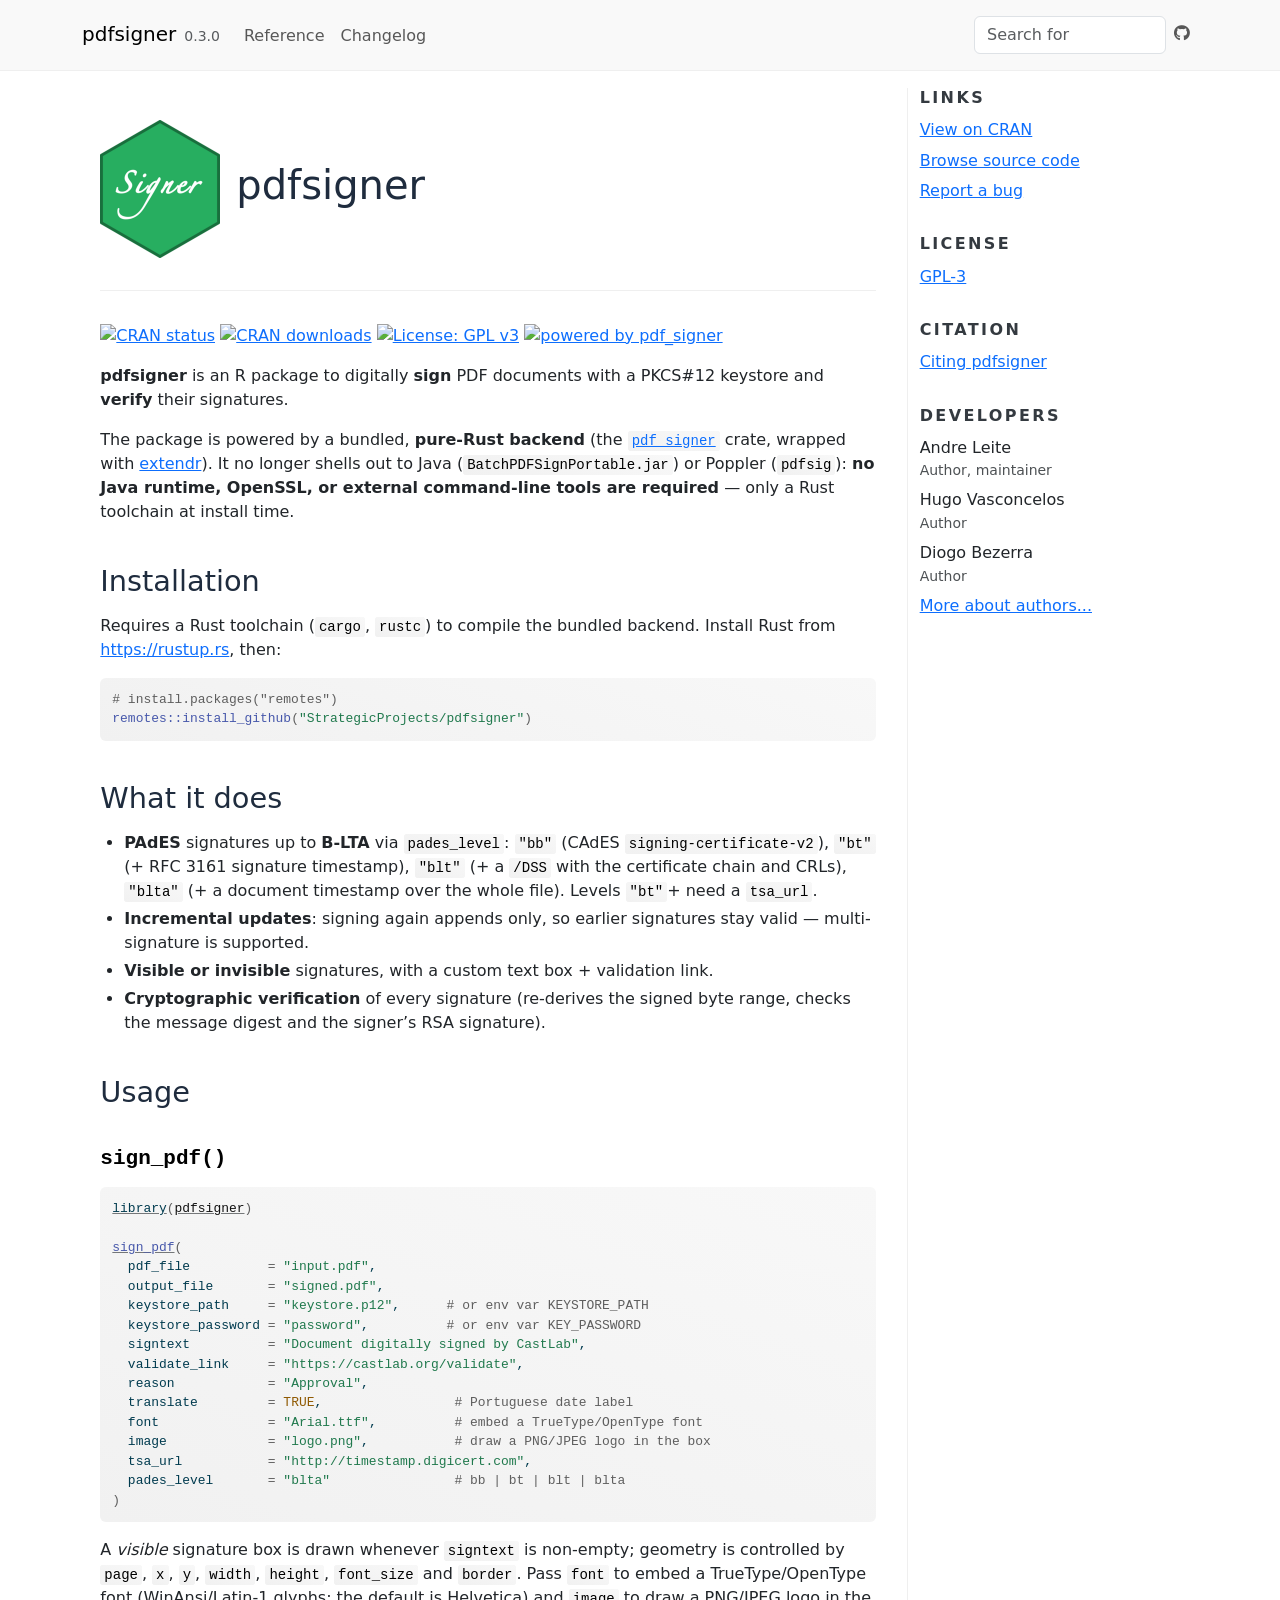
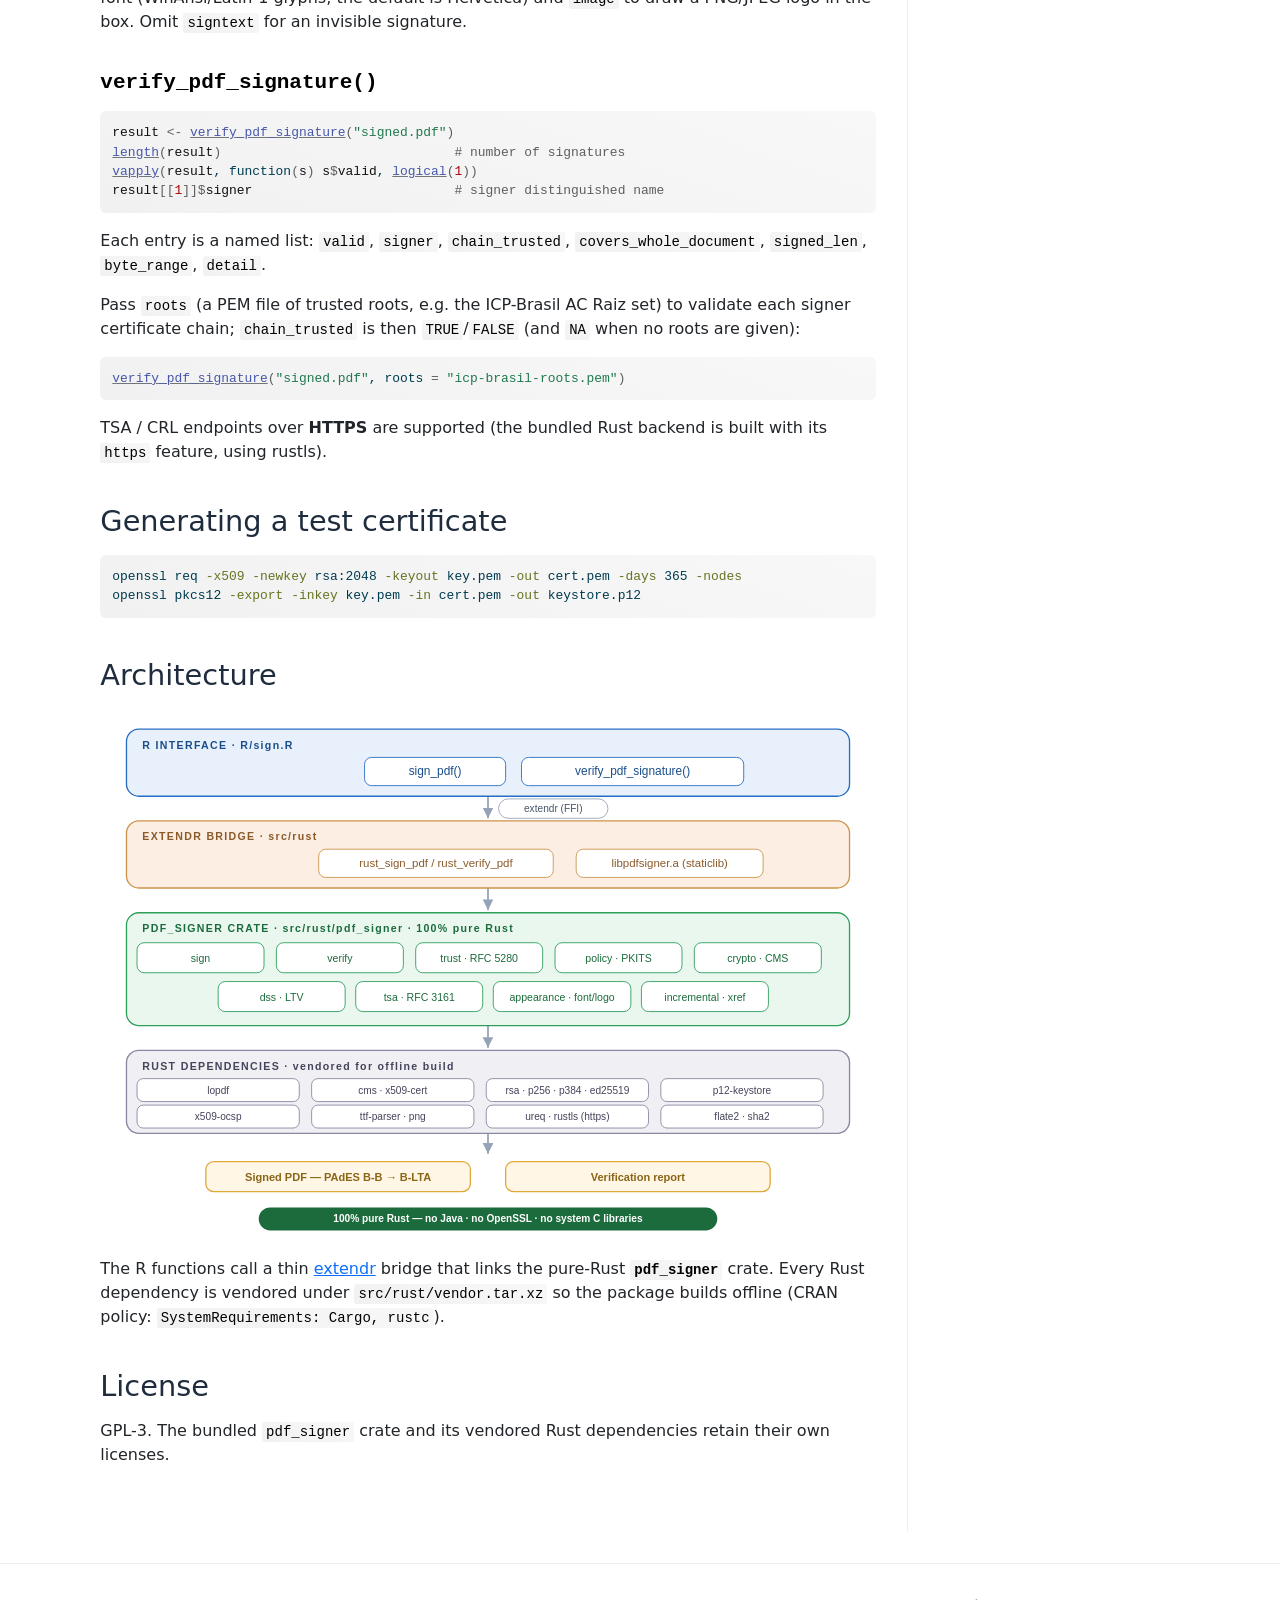
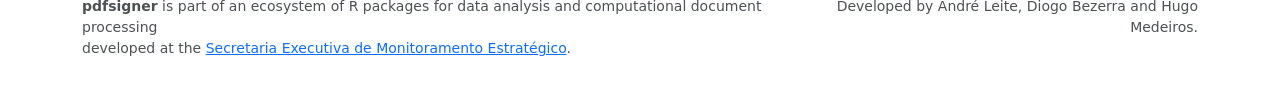
==== commit 8d3c70bf: "Deploying to gh-pages from @ StrategicProjects/pdfsigner@e5bdd592e64b0d4bb882428c501aba9999c79c65 🚀" ====
--- a/index.html
+++ b/index.html
@@ -33,7 +33,7 @@
 
     <a class="navbar-brand me-2" href="index.html">pdfsigner</a>
 
-    <small class="nav-text text-muted me-auto" data-bs-toggle="tooltip" data-bs-placement="bottom" title="Released version">0.2.4</small>
+    <small class="nav-text text-muted me-auto" data-bs-toggle="tooltip" data-bs-placement="bottom" title="Released version">0.3.0</small>
 
 
     <button class="navbar-toggler" type="button" data-bs-toggle="collapse" data-bs-target="#navbar" aria-controls="navbar" aria-expanded="false" aria-label="Toggle navigation">
@@ -43,6 +43,7 @@
     <div id="navbar" class="collapse navbar-collapse ms-3">
       <ul class="navbar-nav me-auto">
 <li class="nav-item"><a class="nav-link" href="reference/index.html">Reference</a></li>
+<li class="nav-item"><a class="nav-link" href="news/index.html">Changelog</a></li>
       </ul>
 <ul class="navbar-nav">
 <li class="nav-item"><form class="form-inline" role="search">
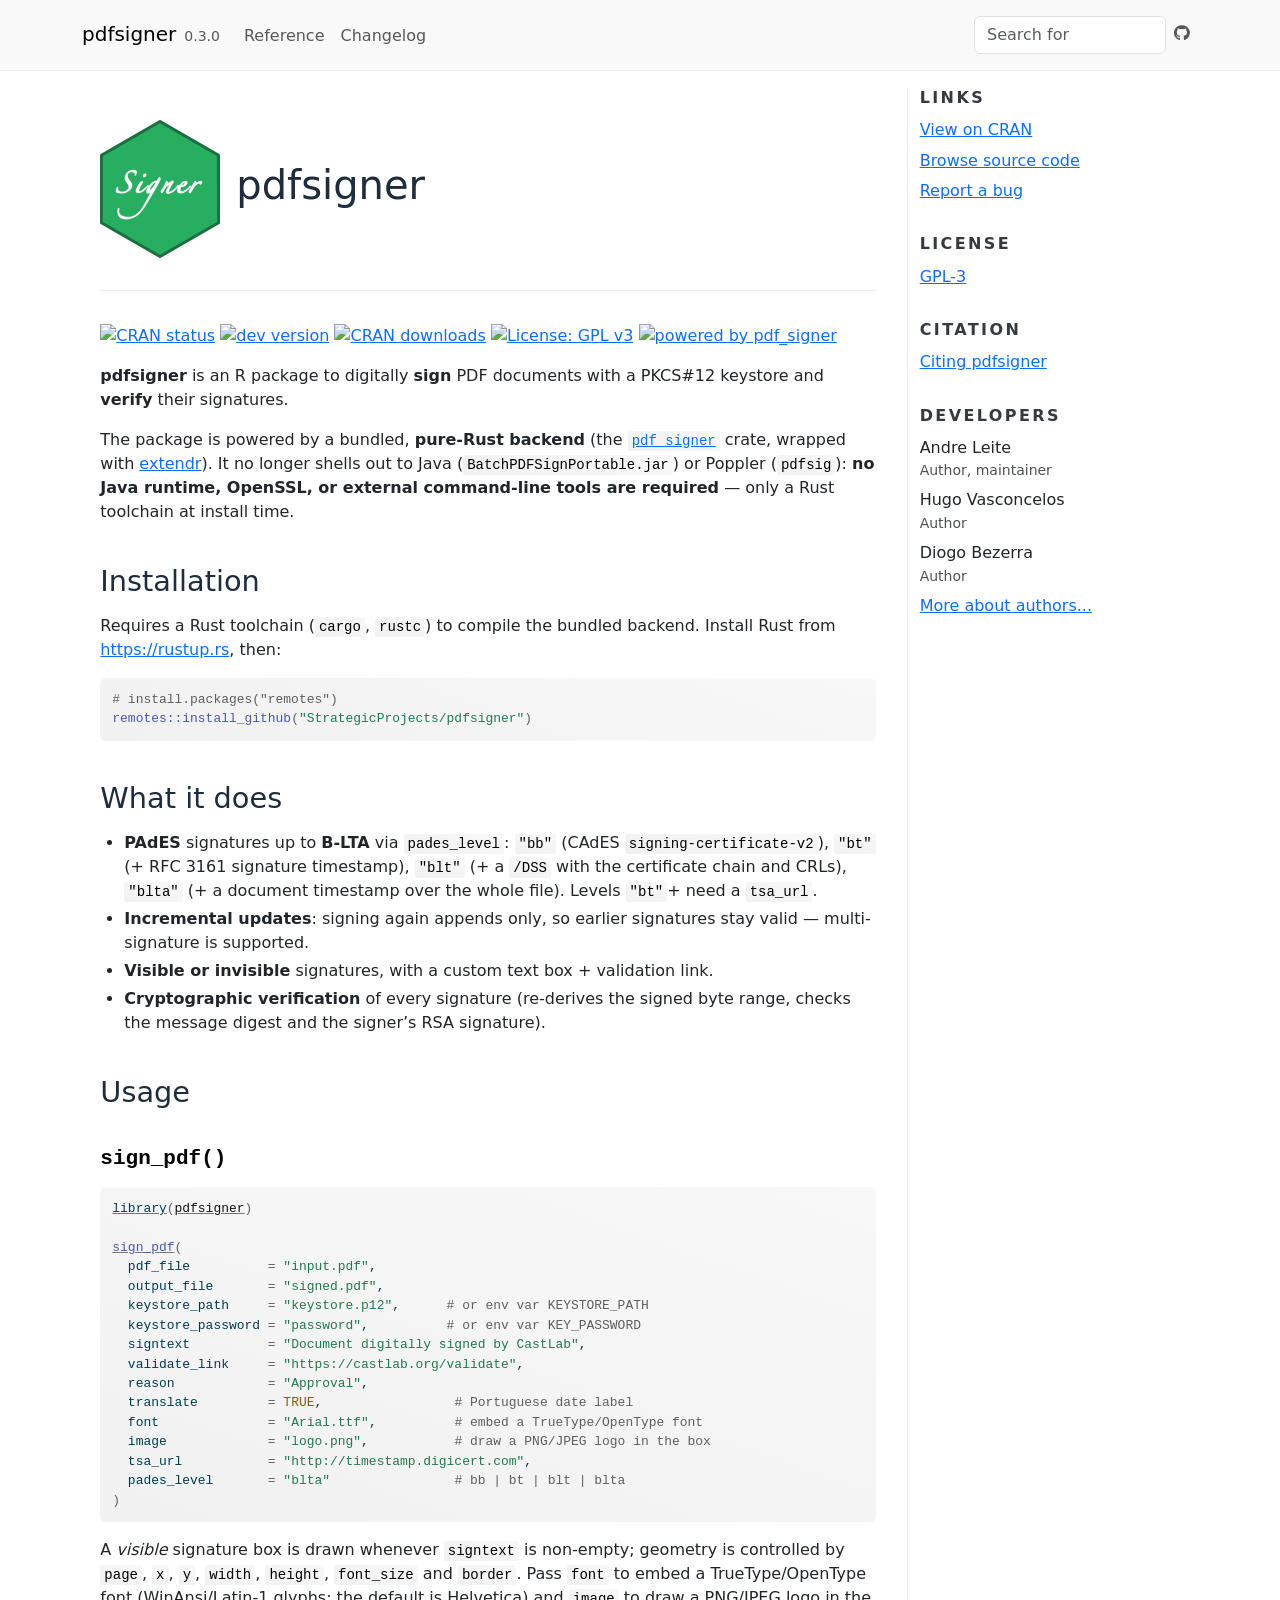
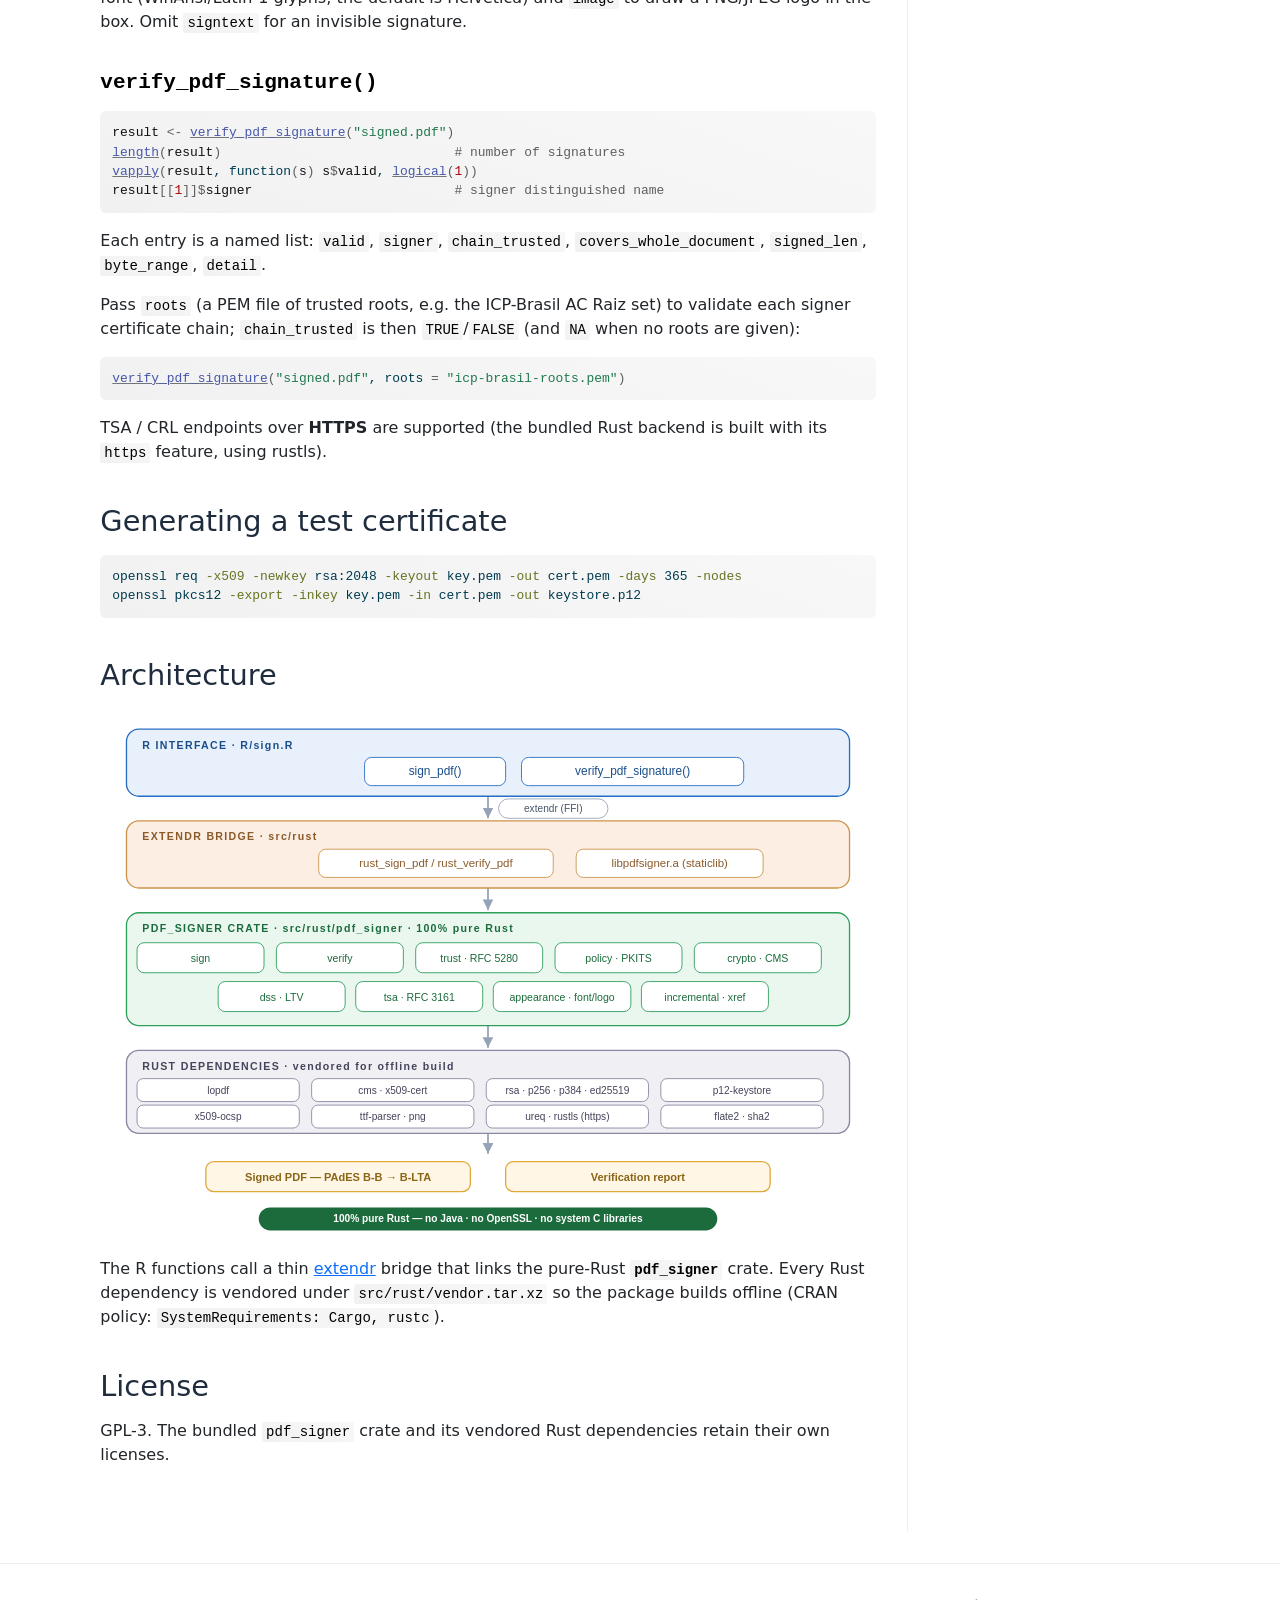
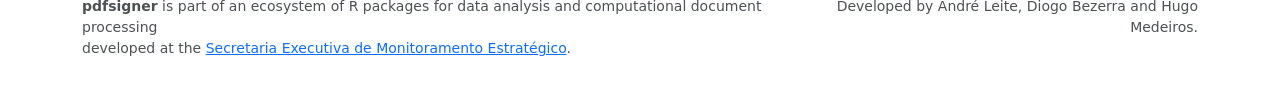
==== commit 5386665e: "Deploying to gh-pages from @ StrategicProjects/pdfsigner@ce490604a2f04bb6809d1afd194d37d6563c0c4b 🚀" ====
--- a/index.html
+++ b/index.html
@@ -63,7 +63,7 @@
 <a class="anchor" aria-label="anchor" href="#pdfsigner-"></a>
 </h1>
 </div>
-<p><a href="https://CRAN.R-project.org/package=pdfsigner" class="external-link"><img src="https://img.shields.io/cran/v/pdfsigner" alt="CRAN status"></a> <a href="https://CRAN.R-project.org/package=pdfsigner" class="external-link"><img src="https://cranlogs.r-pkg.org/badges/grand-total/pdfsigner" alt="CRAN downloads"></a> <a href="https://www.gnu.org/licenses/gpl-3.0" class="external-link"><img src="https://img.shields.io/badge/License-GPLv3-blue.svg" alt="License: GPL v3"></a> <a href="https://github.com/StrategicProjects/pdf_signer" class="external-link"><img src="https://img.shields.io/badge/powered%20by-pdf__signer-2E9E5B?logo=rust&amp;logoColor=white" alt="powered by pdf_signer"></a></p>
+<p><a href="https://CRAN.R-project.org/package=pdfsigner" class="external-link"><img src="https://img.shields.io/cran/v/pdfsigner" alt="CRAN status"></a> <a href="https://github.com/StrategicProjects/pdfsigner" class="external-link"><img src="https://img.shields.io/github/r-package/v/StrategicProjects/pdfsigner?label=dev%20version&amp;color=orange" alt="dev version"></a> <a href="https://CRAN.R-project.org/package=pdfsigner" class="external-link"><img src="https://cranlogs.r-pkg.org/badges/grand-total/pdfsigner" alt="CRAN downloads"></a> <a href="https://www.gnu.org/licenses/gpl-3.0" class="external-link"><img src="https://img.shields.io/badge/License-GPLv3-blue.svg" alt="License: GPL v3"></a> <a href="https://github.com/StrategicProjects/pdf_signer" class="external-link"><img src="https://img.shields.io/badge/powered%20by-pdf__signer-2E9E5B?logo=rust&amp;logoColor=white" alt="powered by pdf_signer"></a></p>
 <p><strong>pdfsigner</strong> is an R package to digitally <strong>sign</strong> PDF documents with a PKCS#12 keystore and <strong>verify</strong> their signatures.</p>
 <p>The package is powered by a bundled, <strong>pure-Rust backend</strong> (the <a href="https://github.com/StrategicProjects/pdf_signer" class="external-link"><code>pdf_signer</code></a> crate, wrapped with <a href="https://extendr.rs/" class="external-link">extendr</a>). It no longer shells out to Java (<code>BatchPDFSignPortable.jar</code>) or Poppler (<code>pdfsig</code>): <strong>no Java runtime, OpenSSL, or external command-line tools are required</strong> — only a Rust toolchain at install time.</p>
 <div class="section level2">
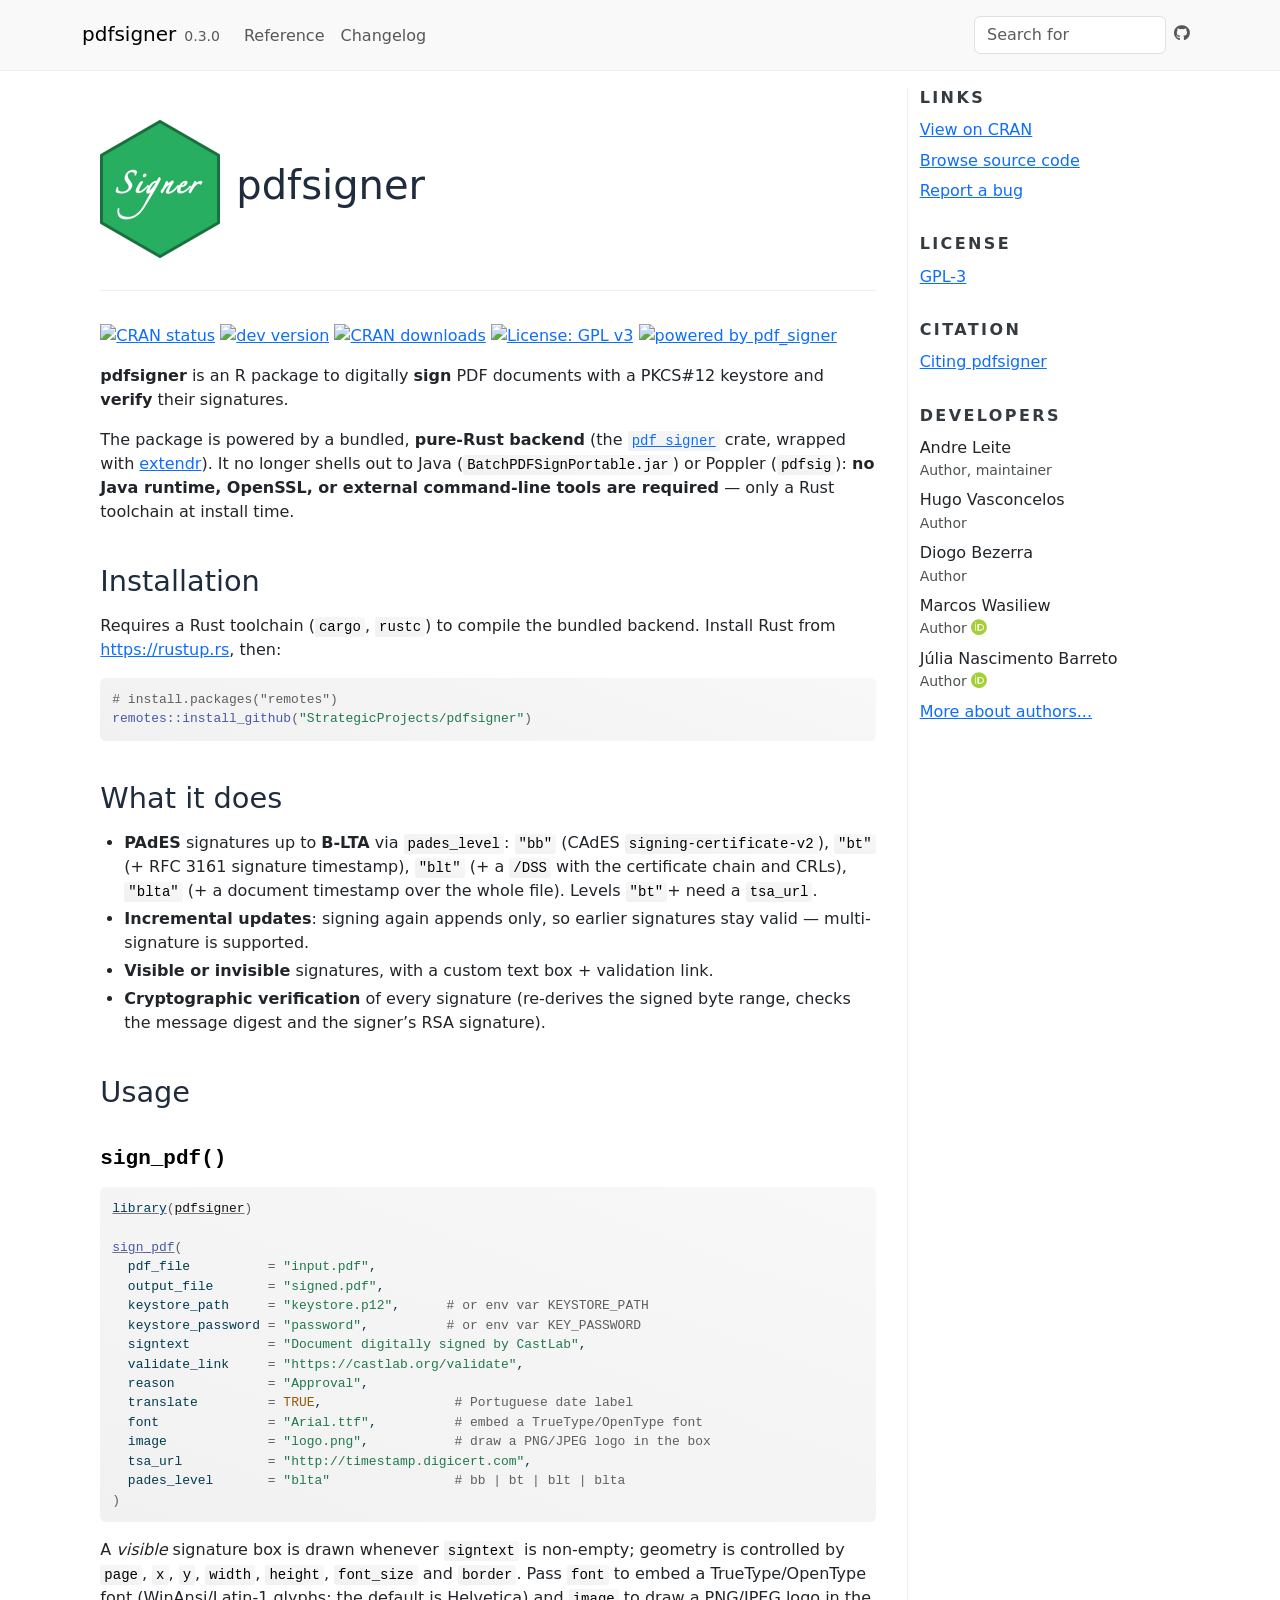
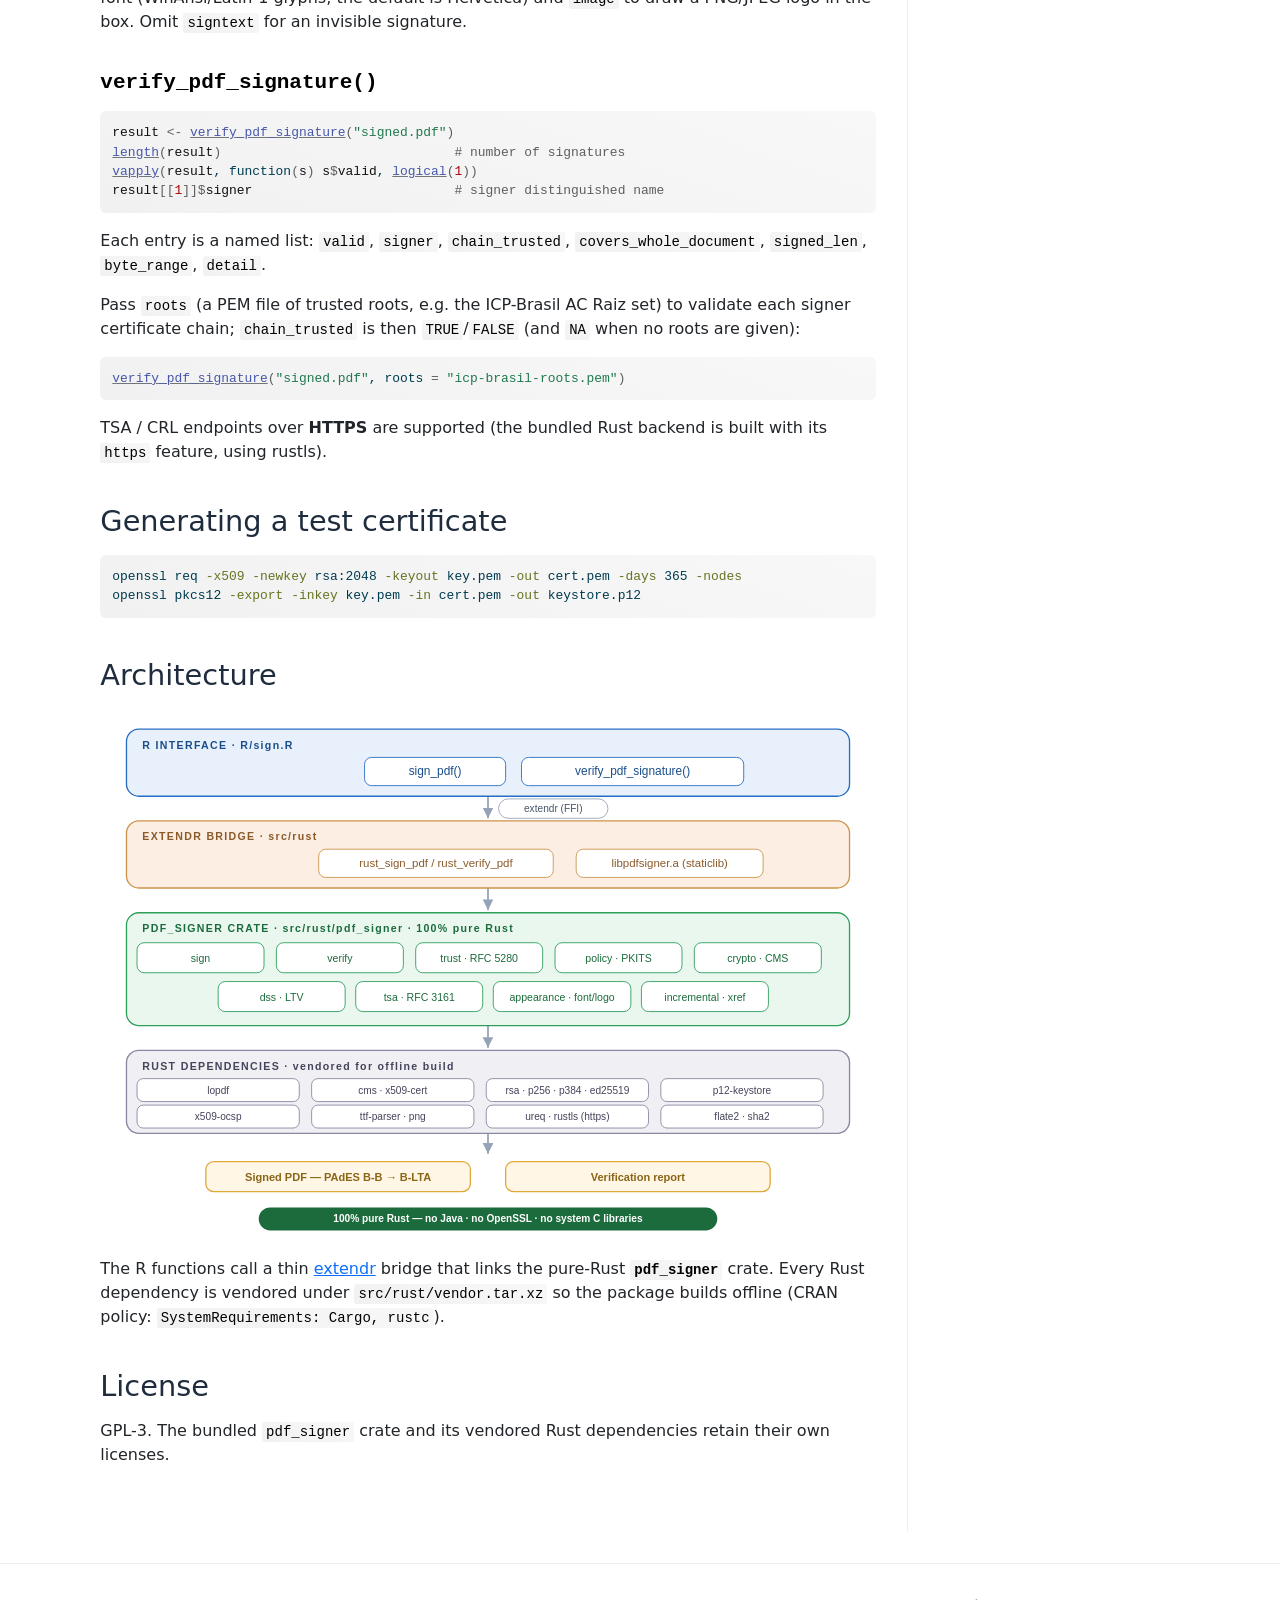
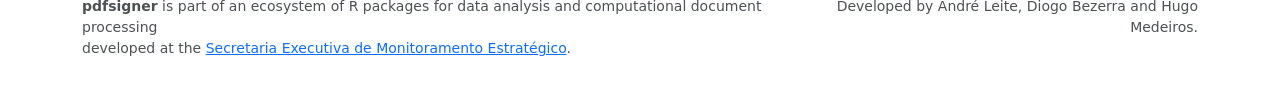
==== commit 23dae3a5: "Deploying to gh-pages from @ StrategicProjects/pdfsigner@068bae0094badf4093568b343002920fe02794de 🚀" ====
--- a/index.html
+++ b/index.html
@@ -178,6 +178,8 @@
 <li>Andre Leite <br><small class="roles"> Author, maintainer </small>   </li>
 <li>Hugo Vasconcelos <br><small class="roles"> Author </small>   </li>
 <li>Diogo Bezerra <br><small class="roles"> Author </small>   </li>
+<li>Marcos Wasiliew <br><small class="roles"> Author </small> <a href="https://orcid.org/0009-0004-4694-3159" target="orcid.widget" aria-label="ORCID" class="external-link"><span class="fab fa-orcid orcid" aria-hidden="true"></span></a>  </li>
+<li>Júlia Nascimento Barreto <br><small class="roles"> Author </small> <a href="https://orcid.org/0009-0004-2851-7770" target="orcid.widget" aria-label="ORCID" class="external-link"><span class="fab fa-orcid orcid" aria-hidden="true"></span></a>  </li>
 <li><a href="authors.html">More about authors...</a></li>
 </ul>
 </div>
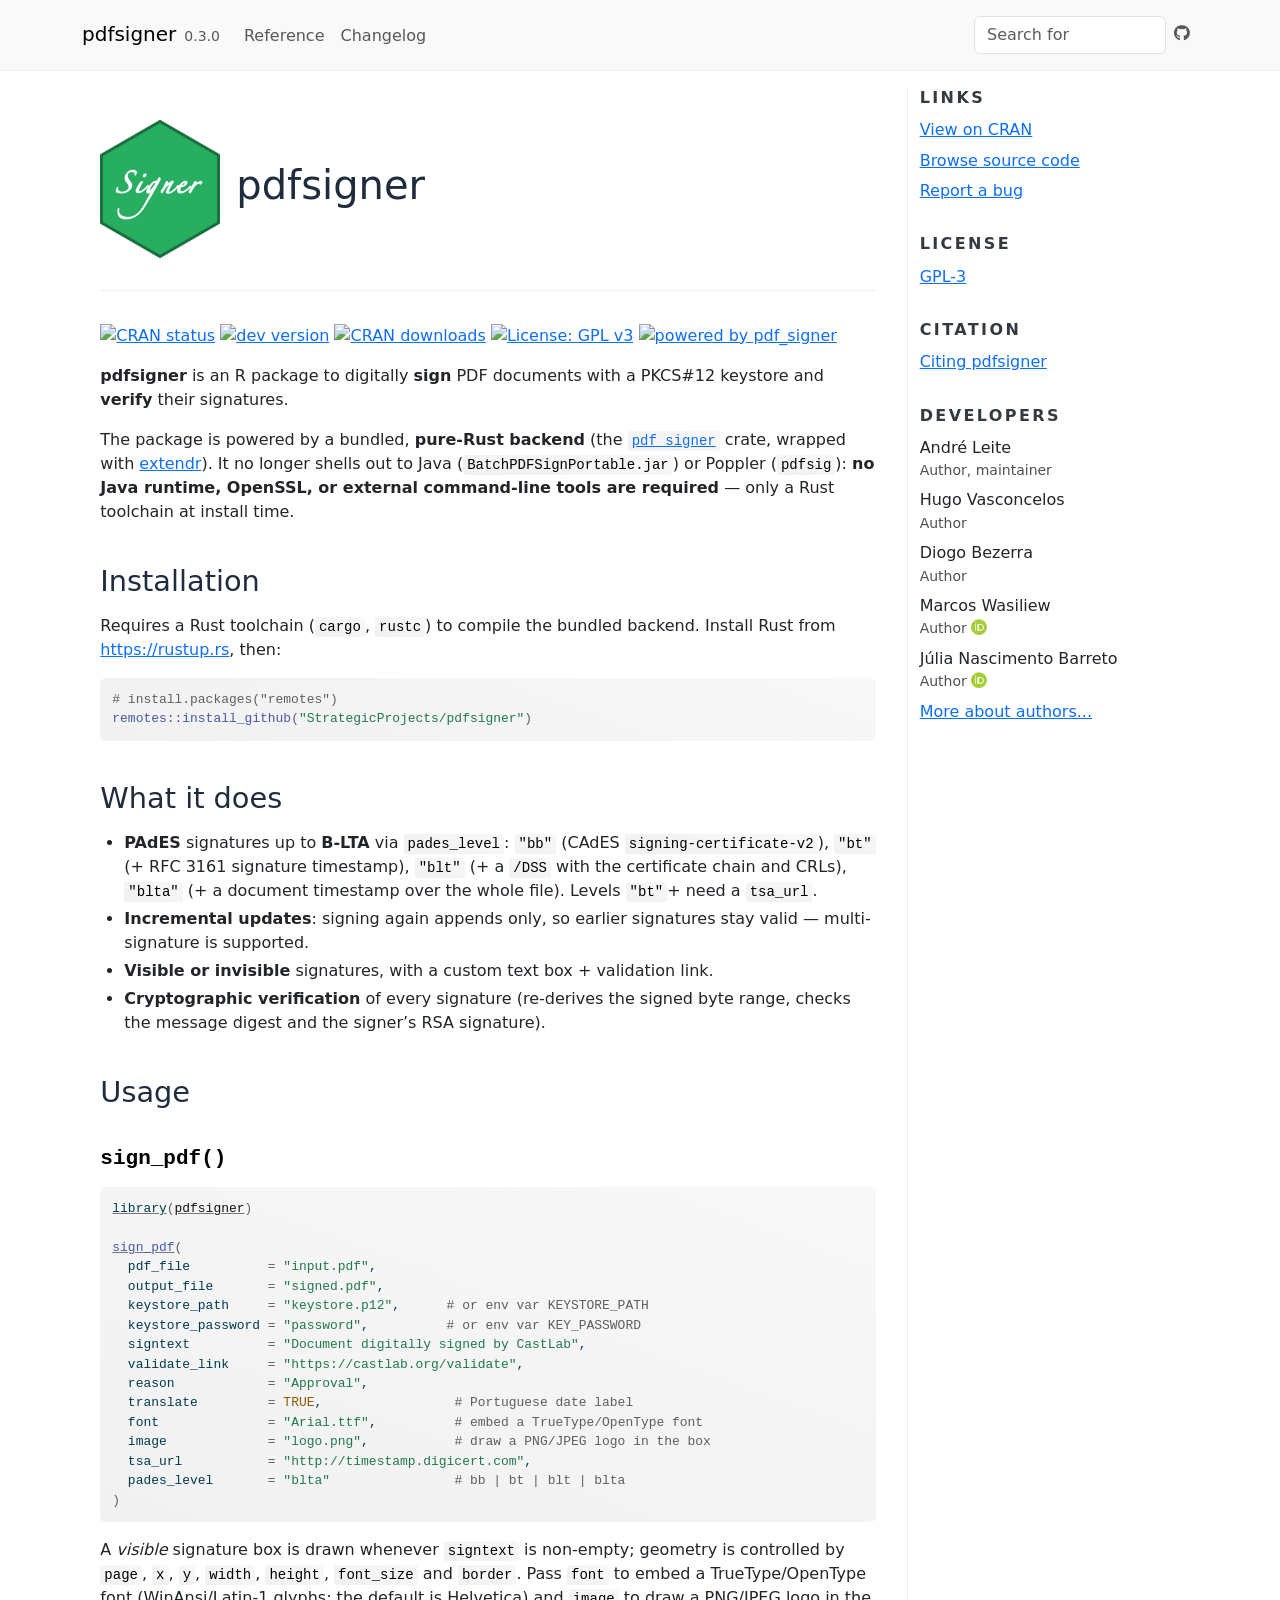
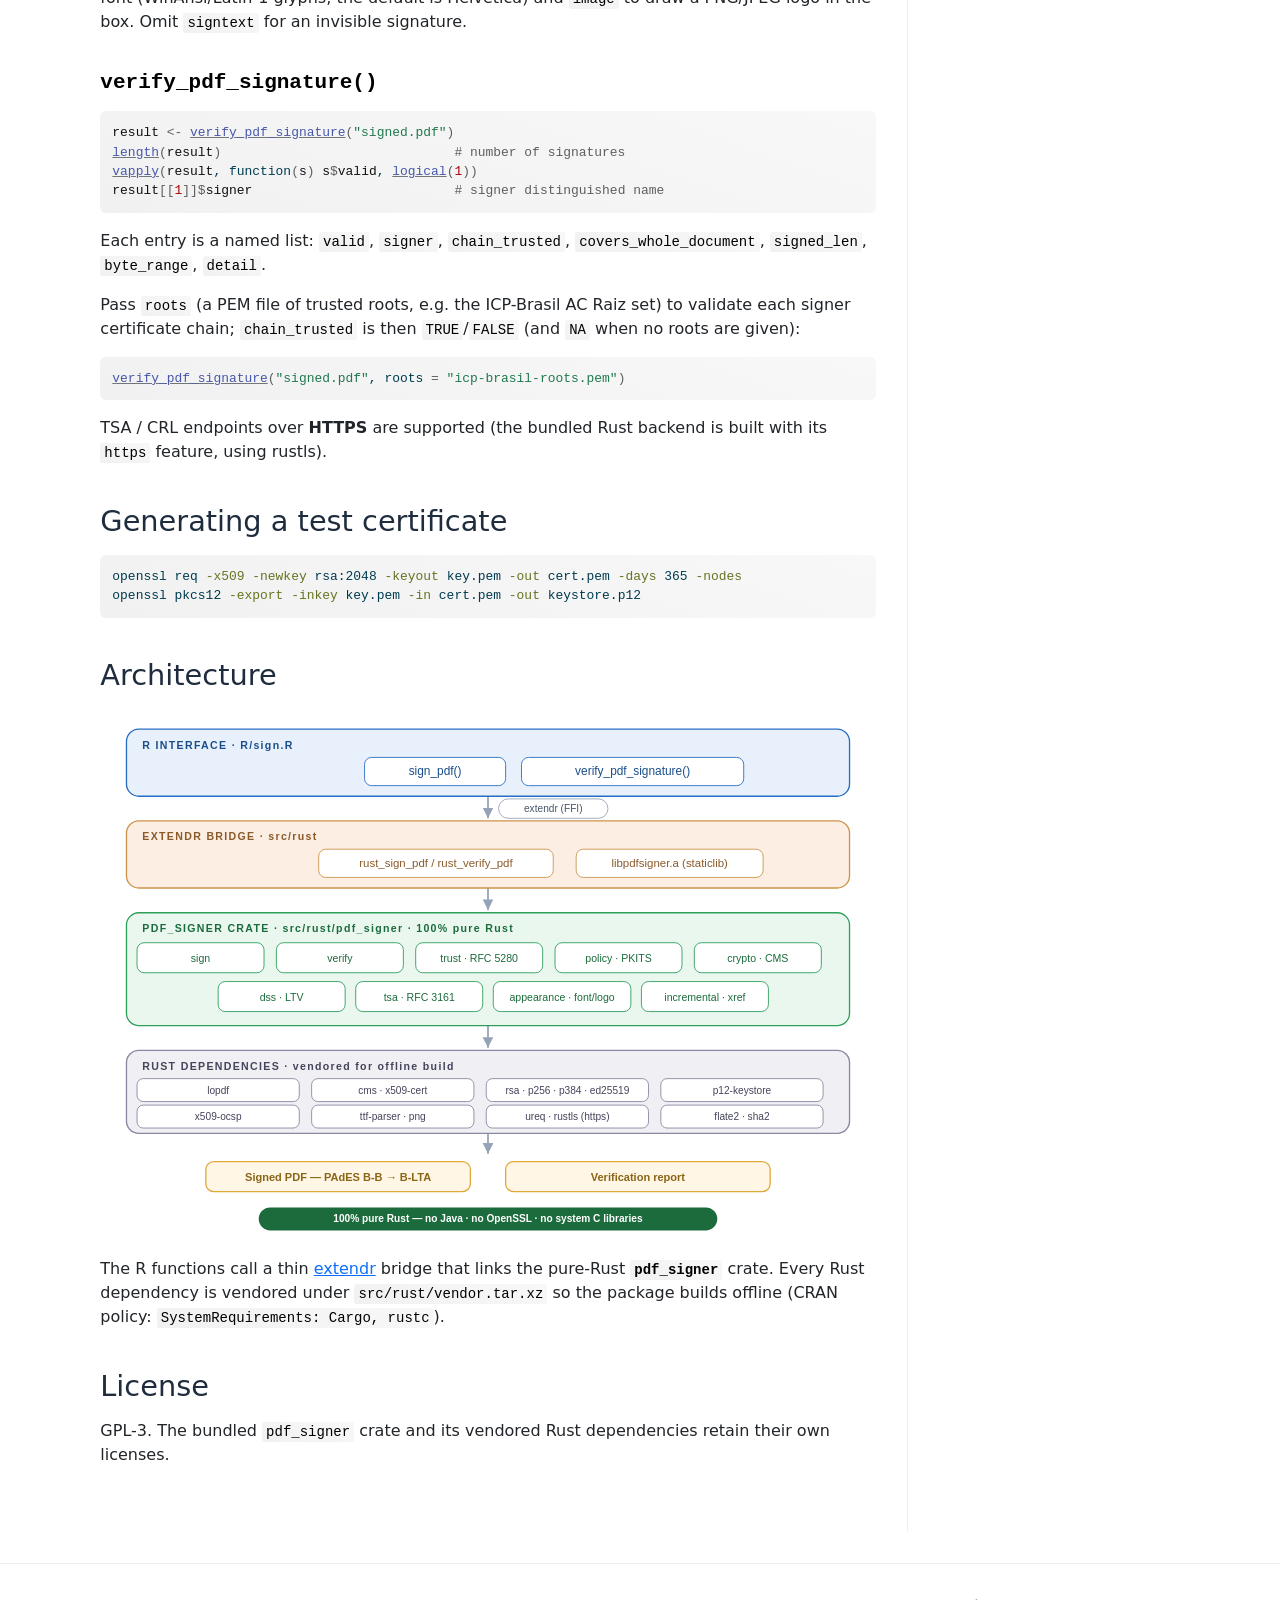
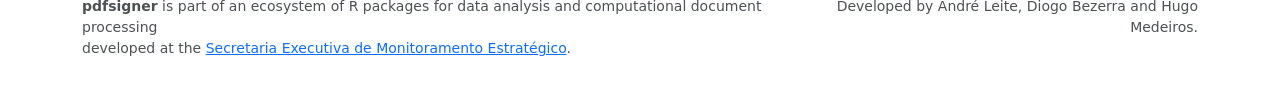
==== commit 8b7e9ce2: "Deploying to gh-pages from @ StrategicProjects/pdfsigner@f61048b33880985025d7df44c028a8bcc5f44774 🚀" ====
--- a/index.html
+++ b/index.html
@@ -175,7 +175,7 @@
 <div class="developers">
 <h2 data-toc-skip>Developers</h2>
 <ul class="list-unstyled">
-<li>Andre Leite <br><small class="roles"> Author, maintainer </small>   </li>
+<li>André Leite <br><small class="roles"> Author, maintainer </small>   </li>
 <li>Hugo Vasconcelos <br><small class="roles"> Author </small>   </li>
 <li>Diogo Bezerra <br><small class="roles"> Author </small>   </li>
 <li>Marcos Wasiliew <br><small class="roles"> Author </small> <a href="https://orcid.org/0009-0004-4694-3159" target="orcid.widget" aria-label="ORCID" class="external-link"><span class="fab fa-orcid orcid" aria-hidden="true"></span></a>  </li>
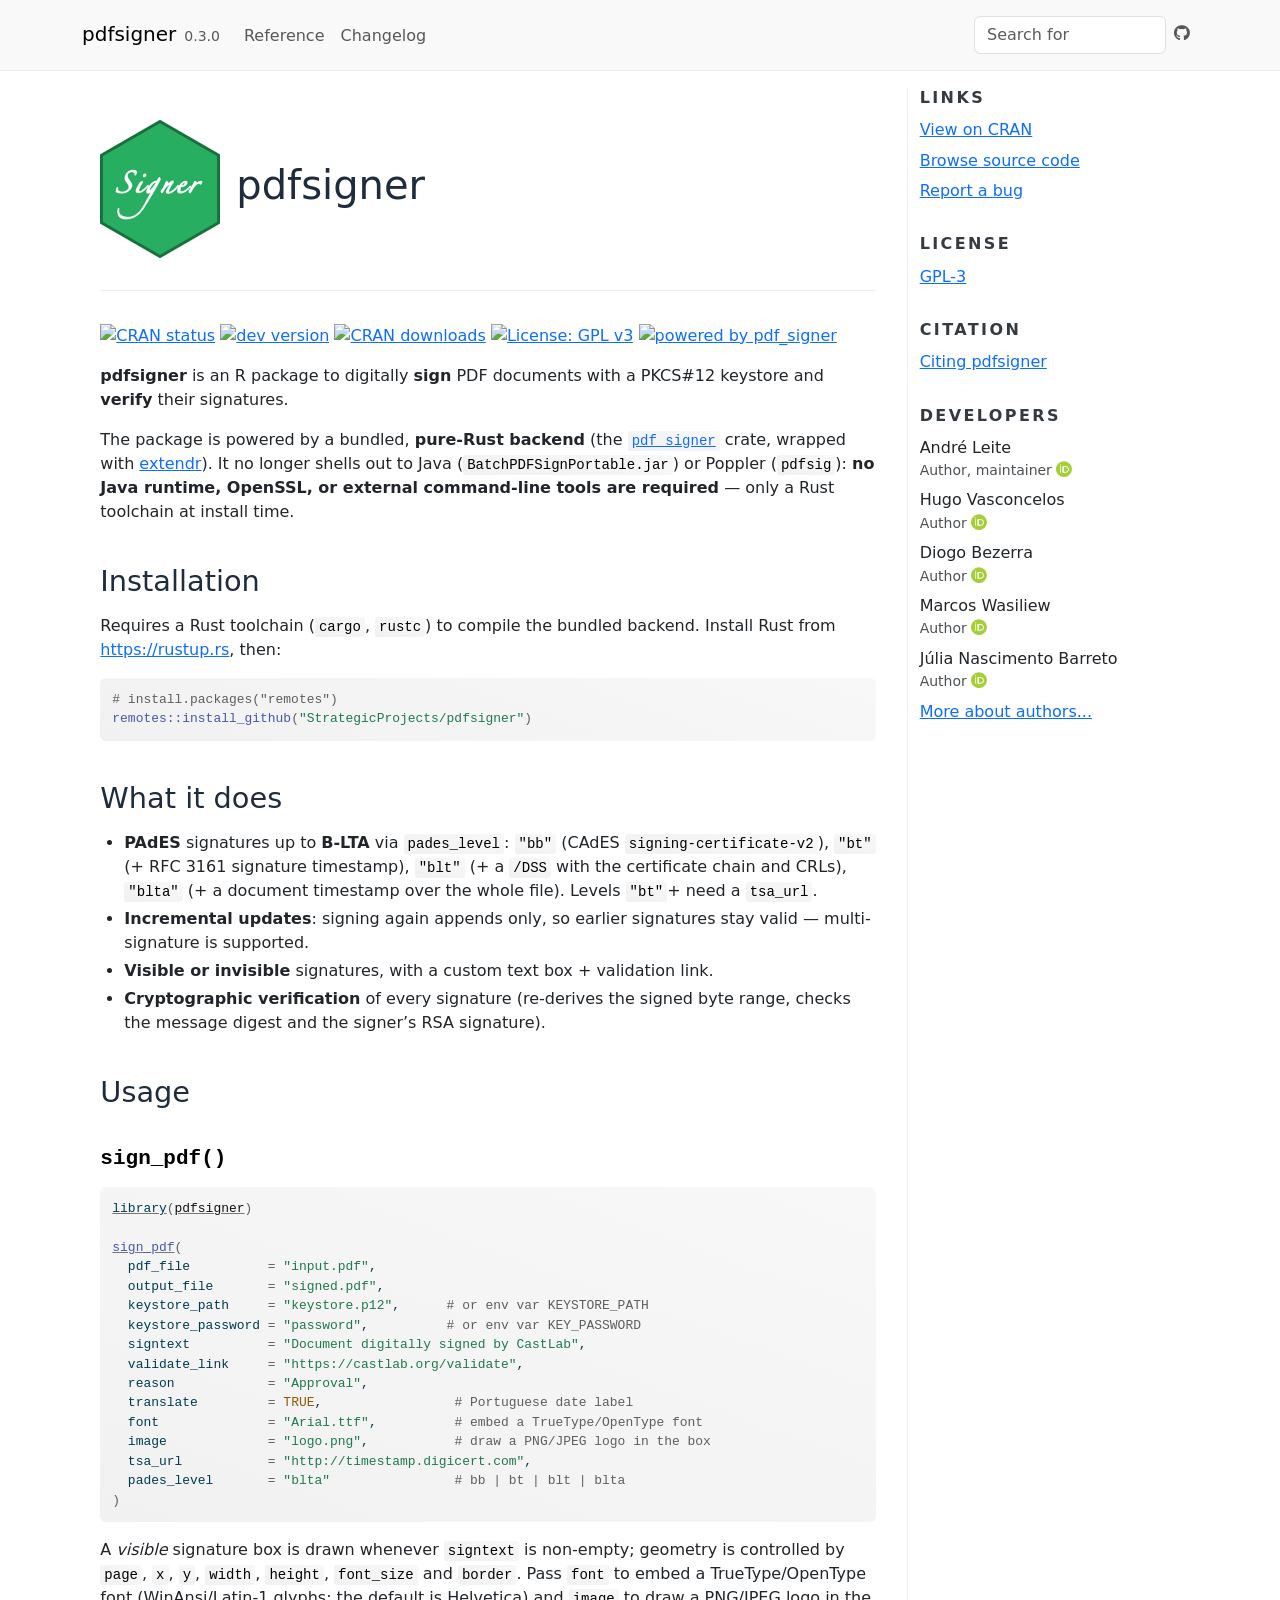
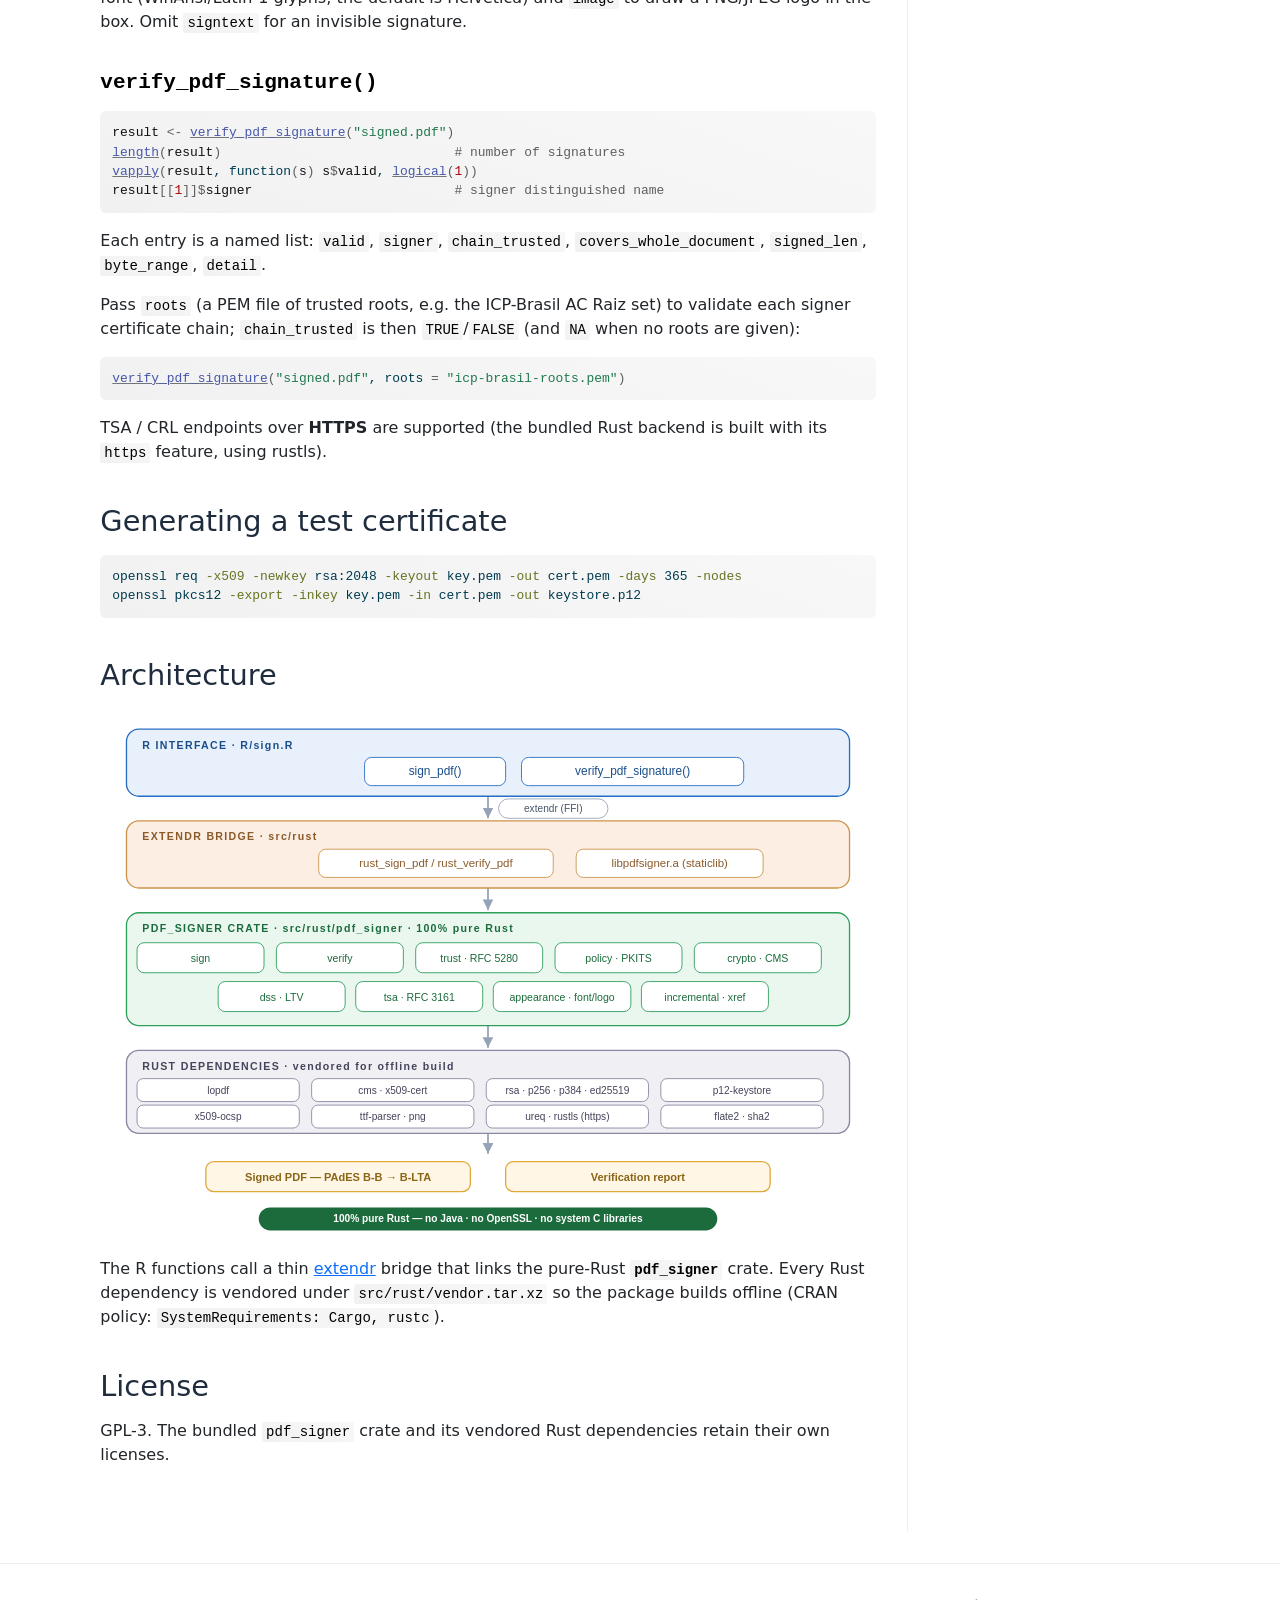
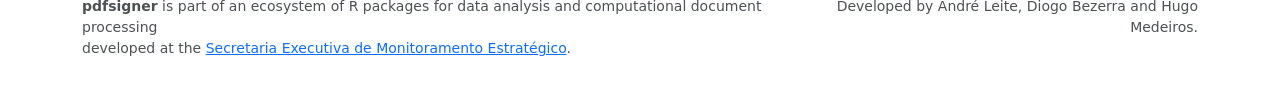
==== commit 1d22a06c: "Deploying to gh-pages from @ StrategicProjects/pdfsigner@8221185fceec603891c4488a71e2b4afbfa16d4a 🚀" ====
--- a/index.html
+++ b/index.html
@@ -175,9 +175,9 @@
 <div class="developers">
 <h2 data-toc-skip>Developers</h2>
 <ul class="list-unstyled">
-<li>André Leite <br><small class="roles"> Author, maintainer </small>   </li>
-<li>Hugo Vasconcelos <br><small class="roles"> Author </small>   </li>
-<li>Diogo Bezerra <br><small class="roles"> Author </small>   </li>
+<li>André Leite <br><small class="roles"> Author, maintainer </small> <a href="https://orcid.org/0000-0002-4718-9766" target="orcid.widget" aria-label="ORCID" class="external-link"><span class="fab fa-orcid orcid" aria-hidden="true"></span></a>  </li>
+<li>Hugo Vasconcelos <br><small class="roles"> Author </small> <a href="https://orcid.org/0000-0001-6249-0920" target="orcid.widget" aria-label="ORCID" class="external-link"><span class="fab fa-orcid orcid" aria-hidden="true"></span></a>  </li>
+<li>Diogo Bezerra <br><small class="roles"> Author </small> <a href="https://orcid.org/0000-0002-1216-8674" target="orcid.widget" aria-label="ORCID" class="external-link"><span class="fab fa-orcid orcid" aria-hidden="true"></span></a>  </li>
 <li>Marcos Wasiliew <br><small class="roles"> Author </small> <a href="https://orcid.org/0009-0004-4694-3159" target="orcid.widget" aria-label="ORCID" class="external-link"><span class="fab fa-orcid orcid" aria-hidden="true"></span></a>  </li>
 <li>Júlia Nascimento Barreto <br><small class="roles"> Author </small> <a href="https://orcid.org/0009-0004-2851-7770" target="orcid.widget" aria-label="ORCID" class="external-link"><span class="fab fa-orcid orcid" aria-hidden="true"></span></a>  </li>
 <li><a href="authors.html">More about authors...</a></li>
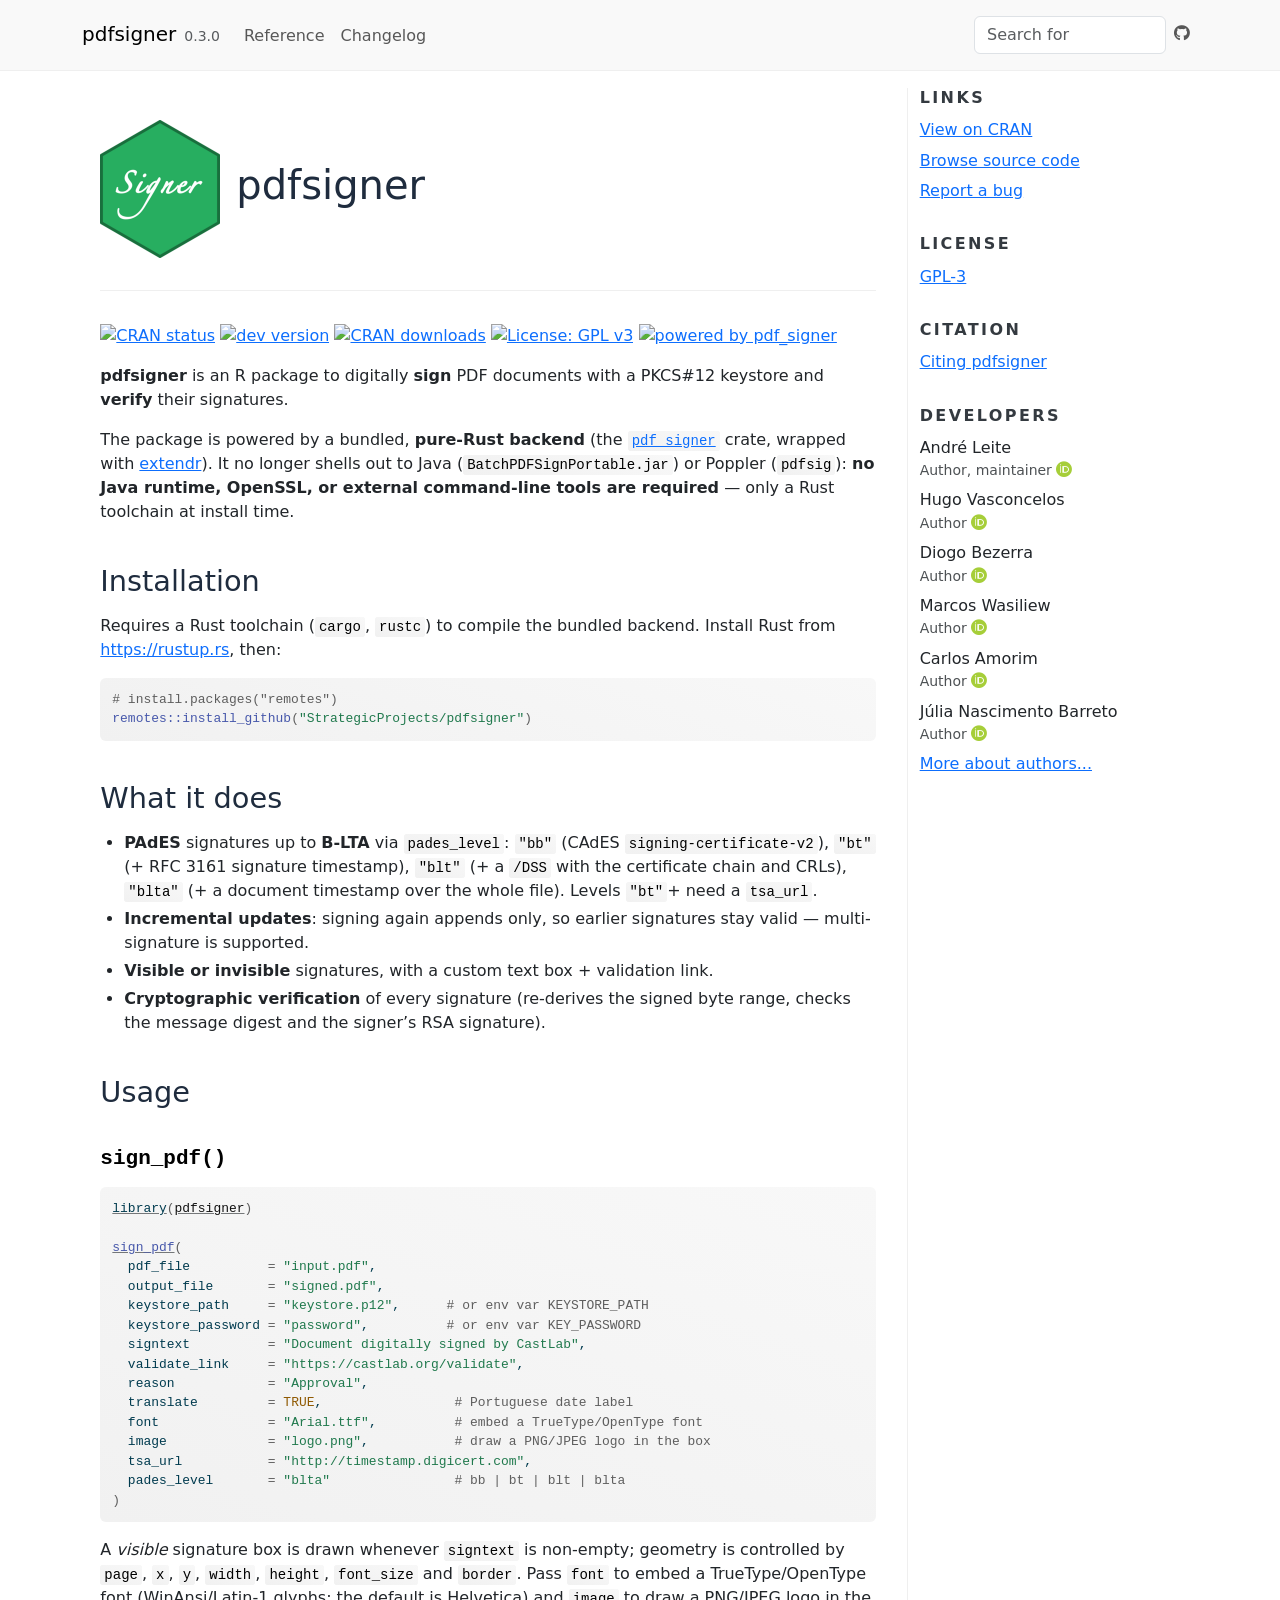
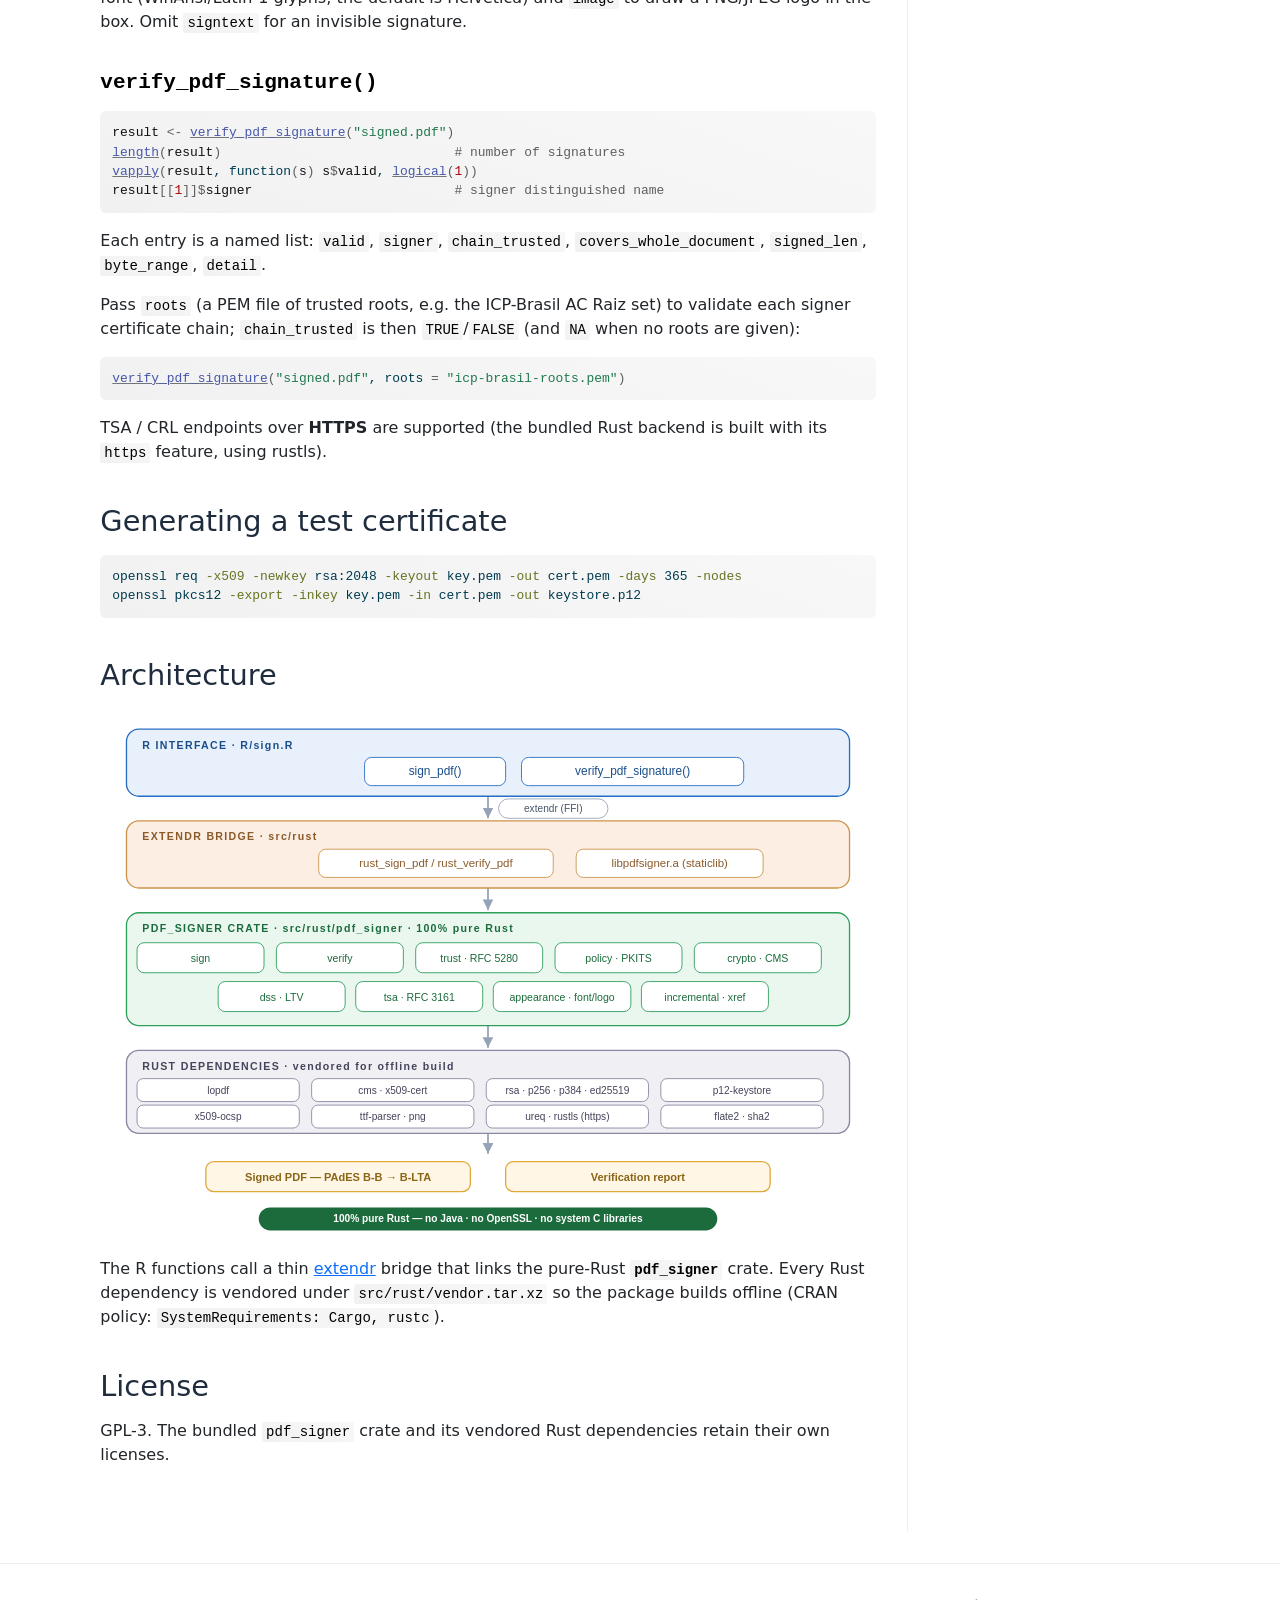
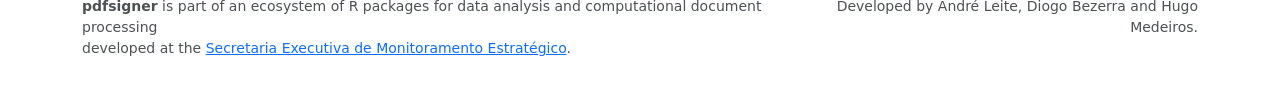
==== commit 05eefbd9: "Deploying to gh-pages from @ StrategicProjects/pdfsigner@6a96d7ddc3156b359538fc0ba5309a44cc781159 🚀" ====
--- a/index.html
+++ b/index.html
@@ -179,6 +179,7 @@
 <li>Hugo Vasconcelos <br><small class="roles"> Author </small> <a href="https://orcid.org/0000-0001-6249-0920" target="orcid.widget" aria-label="ORCID" class="external-link"><span class="fab fa-orcid orcid" aria-hidden="true"></span></a>  </li>
 <li>Diogo Bezerra <br><small class="roles"> Author </small> <a href="https://orcid.org/0000-0002-1216-8674" target="orcid.widget" aria-label="ORCID" class="external-link"><span class="fab fa-orcid orcid" aria-hidden="true"></span></a>  </li>
 <li>Marcos Wasiliew <br><small class="roles"> Author </small> <a href="https://orcid.org/0009-0004-4694-3159" target="orcid.widget" aria-label="ORCID" class="external-link"><span class="fab fa-orcid orcid" aria-hidden="true"></span></a>  </li>
+<li>Carlos Amorim <br><small class="roles"> Author </small> <a href="https://orcid.org/0000-0001-6315-8305" target="orcid.widget" aria-label="ORCID" class="external-link"><span class="fab fa-orcid orcid" aria-hidden="true"></span></a>  </li>
 <li>Júlia Nascimento Barreto <br><small class="roles"> Author </small> <a href="https://orcid.org/0009-0004-2851-7770" target="orcid.widget" aria-label="ORCID" class="external-link"><span class="fab fa-orcid orcid" aria-hidden="true"></span></a>  </li>
 <li><a href="authors.html">More about authors...</a></li>
 </ul>
